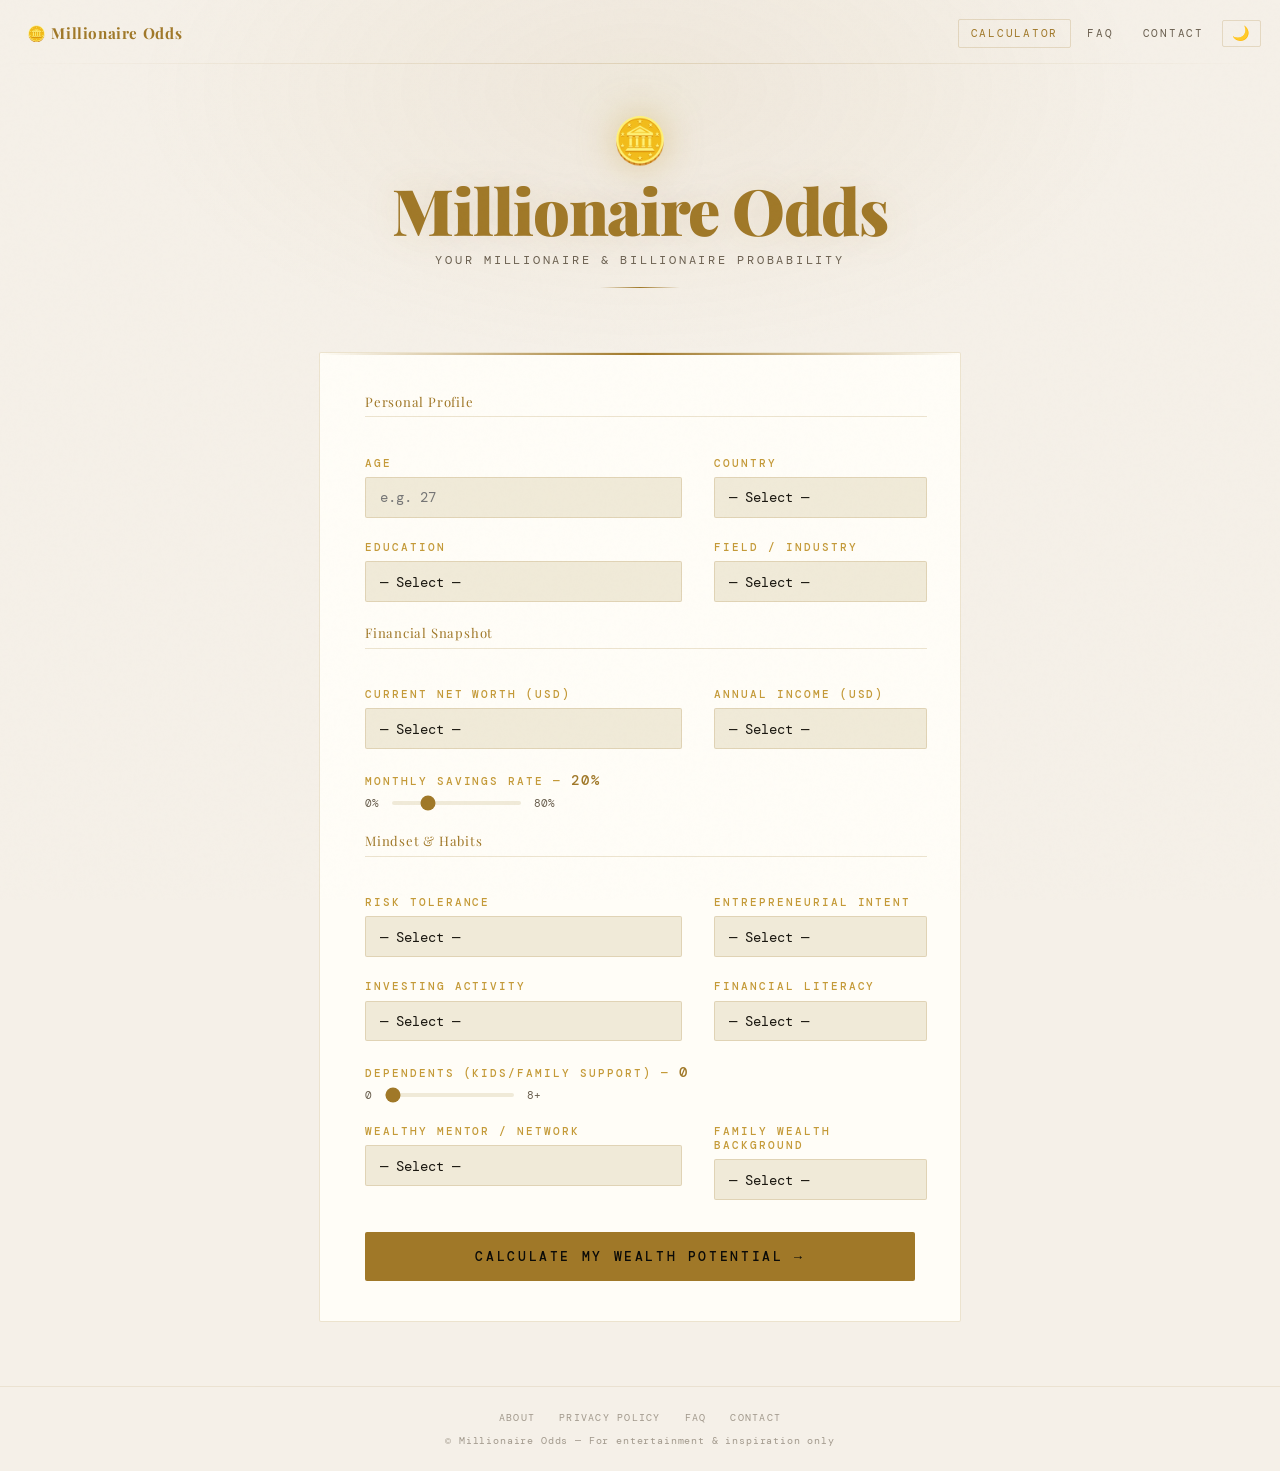
==== index.html @ d4604bd6 "Mute web analytic" ====
<!doctype html>
<html lang="en">
  <head>
    <meta charset="UTF-8" />
    <link rel="icon" type="image/svg+xml" href="/assets/gold.svg" />
    <meta name="viewport" content="width=device-width, initial-scale=1.0" />
    <meta
      name="description"
      content="Find out your probability of becoming a millionaire or billionaire. Enter your age, income, savings rate, and lifestyle factors to get your personalised wealth forecast."
    />
    <meta
      name="keywords"
      content="millionaire calculator, wealth predictor, will I be rich, billionaire probability, net worth calculator, financial future calculator, wealth score, savings calculator"
    />
    <meta name="author" content="Millionaire Odds" />
    <meta name="robots" content="index, follow" />
    <link rel="canonical" href="https://millionaireodds.com/" />

    <!-- Open Graph (Facebook, LinkedIn previews) -->
    <meta property="og:type" content="website" />
    <meta
      property="og:title"
      content="Millionaire Odds — Will You Be a Millionaire?"
    />
    <meta
      property="og:description"
      content="Answer 14 questions and discover your personalised probability of becoming a millionaire or billionaire. Free, instant, and surprisingly honest."
    />
    <meta property="og:url" content="https://millionaireodds.com/" />
    <meta
      property="og:image"
      content="https://millionaireodds.com/og-image.jpg"
    />

    <!-- Twitter / X Card -->
    <meta name="twitter:card" content="summary_large_image" />
    <meta
      name="twitter:title"
      content="Millionaire Odds — Will You Be a Millionaire?"
    />
    <meta
      name="twitter:description"
      content="Answer 14 questions and discover your personalised probability of becoming a millionaire or billionaire. Free, instant, and surprisingly honest."
    />
    <meta
      name="twitter:image"
      content="https://millionaireodds.com/og-image.jpg"
    />
    <title>Millionaire Odds — Will You Be a Millionaire?</title>
    <link rel="stylesheet" href="shared.css" />
    <script src="theme.js"></script>
    <style>
      /* ── Index-only styles ── */
      .form-card {
        background: var(--bg2);
        border: 1px solid var(--border);
        border-radius: 2px;
        padding: 2.5rem 2.8rem;
        margin-top: 2rem;
        position: relative;
        overflow: hidden;
      }

      .form-card::before {
        content: "";
        position: absolute;
        top: 0;
        left: 0;
        right: 0;
        height: 2px;
        background: linear-gradient(
          90deg,
          transparent,
          var(--gold),
          transparent
        );
      }

      .form-grid {
        display: grid;
        grid-template-columns: 1fr 1fr;
        gap: 1.4rem 2rem;
      }

      .field {
        display: flex;
        flex-direction: column;
        gap: 0.45rem;
      }
      .field.full {
        grid-column: 1 / -1;
      }

      label {
        font-size: 0.68rem;
        letter-spacing: 0.18em;
        text-transform: uppercase;
        color: var(--gold-dim);
        font-weight: 500;
      }

      input,
      select {
        background: var(--bg3);
        border: 1px solid var(--border);
        color: var(--text);
        font-family: "DM Mono", monospace;
        font-size: 0.88rem;
        padding: 0.65rem 0.85rem;
        border-radius: 2px;
        outline: none;
        transition:
          border-color 0.2s,
          box-shadow 0.2s;
        -webkit-appearance: none;
        appearance: none;
      }

      input:focus,
      select:focus {
        border-color: var(--gold);
        box-shadow: 0 0 0 2px rgba(201, 168, 76, 0.12);
      }

      select option {
        background: var(--bg3);
      }

      input[type="range"] {
        padding: 0;
        height: 4px;
        background: var(--bg3);
        border: none;
        cursor: pointer;
        accent-color: var(--gold);
      }

      .range-row {
        display: flex;
        align-items: center;
        gap: 0.8rem;
      }

      .range-val {
        color: var(--gold);
        font-size: 0.85rem;
        min-width: 2.5rem;
        text-align: right;
      }

      .section-label {
        font-family: "Playfair Display", serif;
        font-size: 0.82rem;
        color: var(--gold);
        letter-spacing: 0.06em;
        border-bottom: 1px solid var(--border);
        padding-bottom: 0.4rem;
        margin-bottom: 1rem;
        grid-column: 1 / -1;
      }

      .btn-submit {
        display: block;
        width: 100%;
        margin-top: 2rem;
        padding: 1rem;
        background: var(--gold);
        color: #0a0a08;
        font-family: "DM Mono", monospace;
        font-size: 0.82rem;
        letter-spacing: 0.2em;
        text-transform: uppercase;
        font-weight: 500;
        border: none;
        cursor: pointer;
        border-radius: 2px;
        transition:
          background 0.2s,
          transform 0.1s,
          box-shadow 0.2s;
      }

      .btn-submit:hover {
        background: var(--gold-light);
        box-shadow: 0 0 28px rgba(201, 168, 76, 0.35);
      }

      .btn-submit:active {
        transform: scale(0.99);
      }

      /* Results */
      #results {
        display: none;
        margin-top: 2rem;
        animation: fadeUp 0.5s ease both;
      }

      .result-card {
        background: var(--bg2);
        border: 1px solid var(--border);
        border-radius: 2px;
        padding: 2.2rem 2.8rem;
        position: relative;
        overflow: hidden;
      }

      .result-card::before {
        content: "";
        position: absolute;
        top: 0;
        left: 0;
        right: 0;
        height: 2px;
        background: linear-gradient(
          90deg,
          transparent,
          var(--gold),
          transparent
        );
      }

      .verdict {
        text-align: center;
        margin-bottom: 2rem;
      }

      .verdict-emoji {
        font-size: 3rem;
        display: block;
        margin-bottom: 0.5rem;
        animation: pulse 2.5s ease-in-out infinite;
      }

      @keyframes pulse {
        0%,
        100% {
          transform: scale(1);
        }
        50% {
          transform: scale(1.08);
        }
      }

      .verdict-title {
        font-family: "Playfair Display", serif;
        font-size: clamp(1.4rem, 4vw, 2rem);
        font-weight: 700;
        line-height: 1.2;
      }

      .verdict-title.high {
        color: var(--gold-light);
      }
      .verdict-title.mid {
        color: #d4aa55;
      }
      .verdict-title.low {
        color: var(--text-dim);
      }

      .prob-section {
        margin-bottom: 1.8rem;
      }

      .prob-row {
        display: flex;
        align-items: center;
        gap: 1rem;
        margin-bottom: 0.9rem;
      }

      .prob-label {
        font-size: 0.72rem;
        letter-spacing: 0.1em;
        text-transform: uppercase;
        color: var(--text-dim);
        width: 90px;
        flex-shrink: 0;
      }

      .bar-wrap {
        flex: 1;
        height: 6px;
        background: var(--bg3);
        border-radius: 3px;
        overflow: hidden;
      }

      .bar-fill {
        height: 100%;
        border-radius: 3px;
        width: 0%;
        transition: width 1.2s cubic-bezier(0.16, 1, 0.3, 1);
      }

      .bar-fill.millionaire {
        background: linear-gradient(90deg, var(--gold-dim), var(--gold-light));
      }
      .bar-fill.billionaire {
        background: linear-gradient(90deg, #2a6a4a, var(--green));
      }

      .prob-pct {
        font-size: 0.88rem;
        color: var(--gold);
        min-width: 3.5rem;
        text-align: right;
        font-weight: 500;
      }

      .prob-pct.billionaire {
        color: var(--green);
      }

      .stats-grid {
        display: grid;
        grid-template-columns: 1fr 1fr;
        gap: 1rem;
        margin-bottom: 1.8rem;
      }

      .stat-box {
        background: var(--bg3);
        border: 1px solid var(--border);
        border-radius: 2px;
        padding: 1rem 1.2rem;
      }

      .stat-label {
        font-size: 0.62rem;
        letter-spacing: 0.16em;
        text-transform: uppercase;
        color: var(--text-dim);
        margin-bottom: 0.3rem;
      }

      .stat-val {
        font-family: "Playfair Display", serif;
        font-size: 1.15rem;
        color: var(--gold);
      }

      .factors {
        margin-bottom: 1.5rem;
      }

      .factors-title {
        font-size: 0.68rem;
        letter-spacing: 0.2em;
        text-transform: uppercase;
        color: var(--gold-dim);
        margin-bottom: 0.8rem;
      }

      .factor-item {
        display: flex;
        align-items: flex-start;
        gap: 0.6rem;
        font-size: 0.78rem;
        color: var(--text-dim);
        line-height: 1.5;
        margin-bottom: 0.4rem;
      }

      .factor-dot {
        width: 5px;
        height: 5px;
        border-radius: 50%;
        margin-top: 0.45rem;
        flex-shrink: 0;
      }

      .factor-dot.pos {
        background: var(--gold);
      }
      .factor-dot.neg {
        background: var(--red);
      }
      .factor-dot.neu {
        background: var(--text-dim);
      }

      .disclaimer {
        text-align: center;
        font-size: 0.65rem;
        color: var(--text-dim);
        opacity: 0.6;
        border-top: 1px solid var(--border);
        padding-top: 1.2rem;
        line-height: 1.6;
      }

      @media (max-width: 540px) {
        .form-card {
          padding: 1.8rem 1.4rem;
        }
        .form-grid {
          grid-template-columns: 1fr;
        }
        .field.full {
          grid-column: 1;
        }
        .stats-grid {
          grid-template-columns: 1fr;
        }
        .result-card {
          padding: 1.8rem 1.4rem;
        }
        /* Addition **/
        input,
        select {
          width: 280px;
        }
        #savings,
        #dependents {
          width: 180px;
        }
      }
    </style>
  </head>
  <body>
    <nav>
      <!-- <a href="index.html" class="nav-logo">🪙 Millionaire Odds</a> -->
      <a href="index.html" class="nav-logo">🪙 Millionaire Odds</a>
      <div class="nav-links">
        <a href="index.html" class="nav-link active">Calculator</a>
        <a href="faq.html" class="nav-link">FAQ</a>
        <a href="contact.html" class="nav-link">Contact</a>
      </div>
      <button
        class="theme-toggle"
        id="themeToggle"
        onclick="toggleTheme()"
        title="Toggle theme"
      >
        🌙
      </button>
    </nav>
    <div class="nav-divider"></div>

    <header>
      <div class="coin-icon">🪙</div>
      <!-- <h1>Millionaire Odds</h1> -->
      <h1>Millionaire Odds</h1>
      <p class="subtitle">Your Millionaire &amp; Billionaire Probability</p>
      <div class="gold-line"></div>
    </header>

    <div class="container">
      <div class="form-card">
        <div class="form-grid">
          <div class="section-label">Personal Profile</div>

          <div class="field">
            <label>Age</label>
            <input
              type="number"
              id="age"
              min="10"
              max="80"
              placeholder="e.g. 27"
            />
          </div>

          <div class="field">
            <label>Country</label>
            <select id="country">
              <option value="">— Select —</option>
              <option value="us">United States</option>
              <option value="uk">United Kingdom</option>
              <option value="ca">Canada</option>
              <option value="au">Australia</option>
              <option value="de">Germany</option>
              <option value="fr">France</option>
              <option value="ng">Nigeria</option>
              <option value="in">India</option>
              <option value="cn">China</option>
              <option value="br">Brazil</option>
              <option value="sg">Singapore</option>
              <option value="ae">UAE</option>
              <option value="other">Other</option>
            </select>
          </div>

          <div class="field">
            <label>Education</label>
            <select id="education">
              <option value="">— Select —</option>
              <option value="highschool">High School</option>
              <option value="some_college">Some College</option>
              <option value="bachelors">Bachelor's Degree</option>
              <option value="masters">Master's Degree</option>
              <option value="phd">PhD / Doctorate</option>
              <option value="mba">MBA</option>
              <option value="dropout">Dropout / Self-taught</option>
            </select>
          </div>

          <div class="field">
            <label>Field / Industry</label>
            <select id="industry">
              <option value="">— Select —</option>
              <option value="tech">Technology</option>
              <option value="finance">Finance / Banking</option>
              <option value="healthcare">Healthcare</option>
              <option value="realestate">Real Estate</option>
              <option value="entrepreneur">Entrepreneurship</option>
              <option value="arts">Arts / Media / Sports</option>
              <option value="law">Law</option>
              <option value="education">Education</option>
              <option value="trade">Skilled Trade</option>
              <option value="other">Other</option>
            </select>
          </div>

          <div class="section-label">Financial Snapshot</div>

          <div class="field">
            <label>Current Net Worth (USD)</label>
            <select id="networth">
              <option value="">— Select —</option>
              <option value="0">Under $0 (in debt)</option>
              <option value="1">$0 – $10k</option>
              <option value="2">$10k – $50k</option>
              <option value="3">$50k – $200k</option>
              <option value="4">$200k – $500k</option>
              <option value="5">$500k – $1M</option>
              <option value="6">$1M+</option>
            </select>
          </div>

          <div class="field">
            <label>Annual Income (USD)</label>
            <select id="income">
              <option value="">— Select —</option>
              <option value="1">Under $20k</option>
              <option value="2">$20k – $50k</option>
              <option value="3">$50k – $100k</option>
              <option value="4">$100k – $200k</option>
              <option value="5">$200k – $500k</option>
              <option value="6">$500k+</option>
            </select>
          </div>

          <div class="field full">
            <label
              >Monthly Savings Rate —
              <span class="range-val" id="savingsVal">20%</span></label
            >
            <div class="range-row">
              <span style="font-size: 0.7rem; color: var(--text-dim)">0%</span>
              <input
                type="range"
                id="savings"
                min="0"
                max="80"
                value="20"
                step="5"
              />
              <span style="font-size: 0.7rem; color: var(--text-dim)">80%</span>
            </div>
          </div>

          <div class="section-label">Mindset &amp; Habits</div>

          <div class="field">
            <label>Risk Tolerance</label>
            <select id="risk">
              <option value="">— Select —</option>
              <option value="1">Very Low</option>
              <option value="2">Low</option>
              <option value="3">Moderate</option>
              <option value="4">High</option>
              <option value="5">Very High</option>
            </select>
          </div>

          <div class="field">
            <label>Entrepreneurial Intent</label>
            <select id="entrepreneur">
              <option value="">— Select —</option>
              <option value="1">None — happy with a job</option>
              <option value="2">Maybe someday</option>
              <option value="3">Planning a side hustle</option>
              <option value="4">Already have a business</option>
              <option value="5">Serial entrepreneur</option>
            </select>
          </div>

          <div class="field">
            <label>Investing Activity</label>
            <select id="investing">
              <option value="">— Select —</option>
              <option value="1">None</option>
              <option value="2">Savings account only</option>
              <option value="3">Index funds / ETFs</option>
              <option value="4">Stocks + Real Estate</option>
              <option value="5">Diversified portfolio + alternatives</option>
            </select>
          </div>

          <div class="field">
            <label>Financial Literacy</label>
            <select id="literacy">
              <option value="">— Select —</option>
              <option value="1">Beginner</option>
              <option value="2">Learning</option>
              <option value="3">Intermediate</option>
              <option value="4">Advanced</option>
              <option value="5">Expert</option>
            </select>
          </div>

          <div class="field full">
            <label
              >Dependents (kids/family support) —
              <span class="range-val" id="depsVal">0</span></label
            >
            <div class="range-row">
              <span style="font-size: 0.7rem; color: var(--text-dim)">0</span>
              <input
                type="range"
                id="dependents"
                min="0"
                max="8"
                value="0"
                step="1"
              />
              <span style="font-size: 0.7rem; color: var(--text-dim)">8+</span>
            </div>
          </div>

          <div class="field">
            <label>Wealthy Mentor / Network</label>
            <select id="network">
              <option value="">— Select —</option>
              <option value="1">No access</option>
              <option value="2">Some professionals</option>
              <option value="3">Good network</option>
              <option value="4">Mentors &amp; investors</option>
              <option value="5">Elite inner circle</option>
            </select>
          </div>

          <div class="field">
            <label>Family Wealth Background</label>
            <select id="family">
              <option value="">— Select —</option>
              <option value="1">Poverty</option>
              <option value="2">Working class</option>
              <option value="3">Middle class</option>
              <option value="4">Upper middle class</option>
              <option value="5">Wealthy / Inherited</option>
            </select>
          </div>
        </div>
        <button class="btn-submit" onclick="calculate()">
          Calculate My Wealth Potential →
        </button>
      </div>

      <!-- Results -->
      <div id="results">
        <div class="result-card">
          <div class="verdict">
            <span class="verdict-emoji" id="verdictEmoji">💰</span>
            <div class="verdict-title" id="verdictTitle"></div>
          </div>

          <div class="prob-section">
            <div class="prob-row">
              <span class="prob-label">Millionaire</span>
              <div class="bar-wrap">
                <div class="bar-fill millionaire" id="mBar"></div>
              </div>
              <span class="prob-pct" id="mPct">0%</span>
            </div>
            <div class="prob-row">
              <span class="prob-label">Billionaire</span>
              <div class="bar-wrap">
                <div class="bar-fill billionaire" id="bBar"></div>
              </div>
              <span class="prob-pct billionaire" id="bPct">0%</span>
            </div>
          </div>

          <div class="stats-grid">
            <div class="stat-box">
              <div class="stat-label">Projected milestone age</div>
              <div class="stat-val" id="milestoneAge">—</div>
            </div>
            <div class="stat-box">
              <div class="stat-label">Years to $1M (est.)</div>
              <div class="stat-val" id="yearsTo">—</div>
            </div>
            <div class="stat-box">
              <div class="stat-label">Wealth-building score</div>
              <div class="stat-val" id="wbScore">—</div>
            </div>
            <div class="stat-box">
              <div class="stat-label">Top wealth driver</div>
              <div class="stat-val" id="topDriver">—</div>
            </div>
          </div>

          <div class="factors">
            <div class="factors-title">Key Factors in Your Assessment</div>
            <div id="factorList"></div>
          </div>

          <div class="disclaimer">
            This is a fun, educational estimate — not financial advice.<br />
            Real wealth depends on countless variables, luck, and relentless
            action.
          </div>
        </div>
      </div>
    </div>

    <footer>
      <div class="footer-links">
        <a href="about.html">About</a>
        <a href="privacy.html">Privacy Policy</a>
        <a href="faq.html">FAQ</a>
        <a href="contact.html">Contact</a>
      </div>
      © Millionaire Odds — For entertainment &amp; inspiration only
    </footer>

    <script>
      document.getElementById("savings").addEventListener("input", (e) => {
        document.getElementById("savingsVal").textContent =
          e.target.value + "%";
      });
      document.getElementById("dependents").addEventListener("input", (e) => {
        document.getElementById("depsVal").textContent = e.target.value;
      });

      function getVal(id) {
        return document.getElementById(id).value;
      }

      function calculate() {
        const age = parseInt(getVal("age")) || 0;
        const country = getVal("country");
        const education = getVal("education");
        const industry = getVal("industry");
        const networth = parseInt(getVal("networth")) || 0;
        const income = parseInt(getVal("income")) || 0;
        const savings = parseInt(getVal("savings"));
        const risk = parseInt(getVal("risk")) || 0;
        const entrepr = parseInt(getVal("entrepreneur")) || 0;
        const investing = parseInt(getVal("investing")) || 0;
        const literacy = parseInt(getVal("literacy")) || 0;
        const dependents = parseInt(getVal("dependents"));
        const network = parseInt(getVal("network")) || 0;
        const family = parseInt(getVal("family")) || 0;

        if (
          !age ||
          !country ||
          !education ||
          !industry ||
          getVal("networth") === "" ||
          getVal("income") === "" ||
          getVal("risk") === "" ||
          getVal("entrepreneur") === "" ||
          getVal("investing") === "" ||
          getVal("literacy") === "" ||
          getVal("network") === "" ||
          getVal("family") === ""
        ) {
          alert("Please fill in all fields to get your wealth assessment.");
          return;
        }

        let score = 0;
        const factors = [];

        const ageScore =
          age < 18
            ? 3
            : age < 25
              ? 8
              : age < 35
                ? 12
                : age < 45
                  ? 10
                  : age < 55
                    ? 7
                    : age < 65
                      ? 4
                      : 2;
        score += ageScore;
        if (age < 30)
          factors.push({
            t: "pos",
            m: `Young age (${age}) — decades of compounding ahead`,
          });
        else if (age > 55)
          factors.push({
            t: "neg",
            m: `Shorter runway at age ${age}, but not impossible`,
          });
        else
          factors.push({
            t: "neu",
            m: `Age ${age} — solid productive years remaining`,
          });

        const countryBonus = {
          us: 14,
          sg: 13,
          ae: 13,
          uk: 11,
          ca: 11,
          au: 11,
          de: 10,
          fr: 9,
          cn: 9,
          br: 6,
          in: 7,
          ng: 6,
          other: 7,
        };
        score += countryBonus[country] || 7;
        if (["us", "sg", "ae"].includes(country))
          factors.push({
            t: "pos",
            m: "Based in a high-wealth-opportunity economy",
          });
        else if (["ng", "br", "in"].includes(country))
          factors.push({
            t: "neu",
            m: "Emerging market — high growth, higher hustle required",
          });

        const eduBonus = {
          highschool: 2,
          some_college: 4,
          bachelors: 6,
          masters: 8,
          phd: 7,
          mba: 9,
          dropout: 5,
        };
        score += eduBonus[education] || 0;
        if (education === "mba")
          factors.push({
            t: "pos",
            m: "MBA correlates strongly with executive income & networks",
          });
        if (education === "dropout")
          factors.push({
            t: "neu",
            m: "Dropout — higher variance outcome, but precedents exist",
          });

        const indBonus = {
          tech: 12,
          finance: 11,
          entrepreneur: 13,
          realestate: 10,
          healthcare: 8,
          law: 8,
          arts: 5,
          education: 4,
          trade: 6,
          other: 5,
        };
        score += indBonus[industry] || 5;
        if (industry === "entrepreneur")
          factors.push({
            t: "pos",
            m: "Entrepreneurship is the #1 path to millionaire/billionaire status",
          });
        if (industry === "tech")
          factors.push({
            t: "pos",
            m: "Tech sector produces outsized wealth relative to other fields",
          });

        score += networth * 1.8;
        if (networth >= 5)
          factors.push({
            t: "pos",
            m: "Already close to or at millionaire status — momentum is real",
          });
        if (networth === 0)
          factors.push({
            t: "neg",
            m: "Starting from zero — disciplined saving critical now",
          });

        score += income * 2;
        if (income >= 5)
          factors.push({
            t: "pos",
            m: "High income creates the raw material for wealth accumulation",
          });
        if (income <= 2)
          factors.push({
            t: "neg",
            m: "Low income — focus on increasing earning power first",
          });

        const savBonus =
          savings < 5
            ? 0
            : savings < 15
              ? 3
              : savings < 30
                ? 6
                : savings < 50
                  ? 9
                  : 12;
        score += savBonus;
        if (savings >= 30)
          factors.push({
            t: "pos",
            m: `Strong ${savings}% savings rate accelerates wealth building`,
          });
        if (savings < 10)
          factors.push({
            t: "neg",
            m: `Low ${savings}% savings rate — wealth accumulation will be slow`,
          });

        score += risk * 2;
        if (risk >= 4)
          factors.push({
            t: "pos",
            m: "Higher risk tolerance enables higher-return investment strategies",
          });
        if (risk <= 1)
          factors.push({
            t: "neg",
            m: "Very low risk tolerance limits wealth-multiplying opportunities",
          });

        score += entrepr * 2.5;
        if (entrepr >= 4)
          factors.push({
            t: "pos",
            m: "Active entrepreneurship drastically raises wealth ceiling",
          });

        score += investing * 2;
        if (investing >= 4)
          factors.push({
            t: "pos",
            m: "Diversified investing lets money work while you sleep",
          });
        if (investing <= 1)
          factors.push({
            t: "neg",
            m: "Not investing — inflation erodes idle cash over time",
          });

        score += literacy * 1.5;
        if (literacy >= 4)
          factors.push({
            t: "pos",
            m: "High financial literacy — you know how money works",
          });

        const depPenalty = Math.min(dependents * 1.2, 6);
        score -= depPenalty;
        if (dependents >= 3)
          factors.push({
            t: "neg",
            m: `${dependents} dependents increases expenses, reducing investable surplus`,
          });

        score += network * 2;
        if (network >= 4)
          factors.push({
            t: "pos",
            m: "Elite network opens doors unavailable to most people",
          });
        if (network <= 1)
          factors.push({
            t: "neg",
            m: "Limited wealth network — consider actively building connections",
          });

        score += family * 1.5;
        if (family >= 4)
          factors.push({
            t: "pos",
            m: "Wealth background provides capital, mindset, and safety net",
          });
        if (family <= 2)
          factors.push({
            t: "neu",
            m: "Modest background — self-made path is harder but very achievable",
          });

        score = Math.max(0, Math.min(100, score));

        function logistic(x, center, steepness) {
          return 1 / (1 + Math.exp(-steepness * (x - center)));
        }

        let millPct = logistic(score, 48, 0.1) * 75;
        millPct = Math.max(1, Math.min(92, millPct));

        let billPct = logistic(score, 78, 0.15) * 12;
        billPct = Math.max(0.01, Math.min(12, billPct));
        if (billPct >= millPct) billPct = millPct * 0.08;

        const annualIncomeDollars =
          [0, 15000, 35000, 75000, 150000, 350000, 600000][income] || 15000;
        const annualSavings = annualIncomeDollars * (savings / 100);
        const startWealth =
          [0, 5000, 30000, 125000, 350000, 750000, 1200000][networth] || 0;
        const annualReturn = 0.07 + (risk - 1) * 0.02;
        let years = 0,
          wealth = startWealth;
        if (startWealth >= 1000000) {
          years = 0;
        } else if (annualSavings > 0) {
          while (wealth < 1000000 && years < 100) {
            wealth = wealth * (1 + annualReturn) + annualSavings;
            years++;
          }
          if (years >= 100) years = null;
        } else {
          years = null;
        }

        const milestoneAge = years !== null ? age + years : null;

        const drivers = [
          { name: "Income", v: income * 2 },
          { name: "Industry", v: indBonus[industry] || 5 },
          { name: "Net Worth", v: networth * 1.8 },
          { name: "Entrepreneur", v: entrepr * 2.5 },
          { name: "Investing", v: investing * 2 },
          { name: "Network", v: network * 2 },
        ];
        const topDriver = drivers.sort((a, b) => b.v - a.v)[0].name;

        let verdictText, verdictClass, verdictEmoji;
        if (millPct >= 60) {
          verdictText = "Strong Millionaire Trajectory";
          verdictClass = "high";
          verdictEmoji = "💰";
        } else if (millPct >= 35) {
          verdictText = "Real Millionaire Potential";
          verdictClass = "mid";
          verdictEmoji = "📈";
        } else if (millPct >= 15) {
          verdictText = "Possible with Discipline & Strategy";
          verdictClass = "mid";
          verdictEmoji = "🎯";
        } else {
          verdictText = "Challenging — Significant Changes Needed";
          verdictClass = "low";
          verdictEmoji = "🧱";
        }

        document.getElementById("verdictEmoji").textContent = verdictEmoji;
        const vt = document.getElementById("verdictTitle");
        vt.textContent = verdictText;
        vt.className = "verdict-title " + verdictClass;

        setTimeout(() => {
          document.getElementById("mBar").style.width =
            millPct.toFixed(1) + "%";
          document.getElementById("bBar").style.width =
            Math.min(billPct * 8, 100).toFixed(1) + "%";
        }, 100);

        document.getElementById("mPct").textContent = millPct.toFixed(1) + "%";
        document.getElementById("bPct").textContent = billPct.toFixed(3) + "%";
        document.getElementById("milestoneAge").textContent = milestoneAge
          ? milestoneAge <= age
            ? "Already there!"
            : `Age ${Math.round(milestoneAge)}`
          : "> 100 yrs";
        document.getElementById("yearsTo").textContent =
          years === 0 ? "Already $1M+" : years ? `~${years} years` : "N/A";
        document.getElementById("wbScore").textContent =
          score.toFixed(0) + " / 100";
        document.getElementById("topDriver").textContent = topDriver;

        const fl = document.getElementById("factorList");
        fl.innerHTML = "";
        factors.slice(0, 7).forEach((f) => {
          fl.innerHTML += `<div class="factor-item"><div class="factor-dot ${f.t}"></div><span>${f.m}</span></div>`;
        });

        const res = document.getElementById("results");
        res.style.display = "block";
        res.scrollIntoView({ behavior: "smooth", block: "start" });
        res.style.animation = "none";
        void res.offsetHeight;
        res.style.animation = "fadeUp 0.5s ease both";
      }
    </script>

    <script>
      // Suspended service by owner
      (function () {
        function sendEvent() {
          fetch("https://website-analytic-g3up.onrender.com/track", {
            method: "POST",
            headers: { "Content-Type": "application/json" },
            body: JSON.stringify({
              app: "millionaire odds",
              page: window.location.pathname,
              referrer: document.referrer,
              userAgent: navigator.userAgent,
              timestamp: new Date().toISOString(), // better than raw Date.now()
            }),
          }).catch((err) => console.error("Analytics send failed:", err));
        }

        // fire on page load
        // sendEvent();

        // // optional: fire again on visibility changes (SPA or tab focus)
        // document.addEventListener("visibilitychange", () => {
        //   if (!document.hidden) sendEvent();
        // });
      })();
    </script>
  </body>
</html>
---- shared.css ----
/* ── Wealth Clock — Shared Styles ── */
@import url("https://fonts.googleapis.com/css2?family=Playfair+Display:wght@400;700;900&family=DM+Mono:wght@300;400;500&display=swap");

/* ── Dark theme (default) ── */
:root {
  --gold: #c9a84c;
  --gold-light: #e8c96a;
  --gold-dim: #7a5f20;
  --bg: #0a0a08;
  --bg2: #111109;
  --bg3: #1a1a12;
  --text: #f0ead8;
  --text-dim: #8a8070;
  --green: #4caf7d;
  --red: #cf6679;
  --border: rgba(201, 168, 76, 0.18);
  --shadow-glow: rgba(201, 168, 76, 0.06);
  --toggle-icon: "☀️";
}

/* ── Light theme ── */
[data-theme="light"] {
  --gold: #a07828;
  --gold-light: #c49a38;
  --gold-dim: #c49a38;
  --bg: #f5f0e8;
  --bg2: #fffdf7;
  --bg3: #f0ead8;
  --text: #1a1710;
  --text-dim: #6b6050;
  --green: #2d7a55;
  --red: #b04055;
  --border: rgba(160, 120, 40, 0.2);
  --shadow-glow: rgba(160, 120, 40, 0.05);
  --toggle-icon: "🌙";
}

[data-theme="light"] body::after {
  background: radial-gradient(
    ellipse,
    rgba(160, 120, 40, 0.07) 0%,
    transparent 70%
  );
}

[data-theme="light"] h1 {
  text-shadow: 0 0 40px rgba(160, 120, 40, 0.15);
}

[data-theme="light"] .page-title {
  text-shadow: 0 0 30px rgba(160, 120, 40, 0.12);
}

*,
*::before,
*::after {
  box-sizing: border-box;
  margin: 0;
  padding: 0;
}

body {
  background: var(--bg);
  color: var(--text);
  font-family: "DM Mono", monospace;
  min-height: 100vh;
  overflow-x: hidden;
}

/* Noise texture */
body::before {
  content: "";
  position: fixed;
  inset: 0;
  background-image: url("data:image/svg+xml,%3Csvg viewBox='0 0 200 200' xmlns='http://www.w3.org/2000/svg'%3E%3Cfilter id='n'%3E%3CfeTurbulence type='fractalNoise' baseFrequency='0.9' numOctaves='4' stitchTiles='stitch'/%3E%3C/filter%3E%3Crect width='100%25' height='100%25' filter='url(%23n)' opacity='0.04'/%3E%3C/svg%3E");
  pointer-events: none;
  z-index: 999;
  opacity: 0.4;
}

/* Radial glow */
body::after {
  content: "";
  position: fixed;
  top: -20%;
  left: 50%;
  transform: translateX(-50%);
  width: 80vw;
  height: 60vh;
  background: radial-gradient(ellipse, var(--shadow-glow) 0%, transparent 70%);
  pointer-events: none;
  z-index: 0;
}

/* Smooth theme transitions */
body,
nav,
footer,
.content-card,
.form-card,
.result-card,
input,
select,
textarea,
.stat-box,
.faq-item {
  transition:
    background 0.25s ease,
    color 0.25s ease,
    border-color 0.25s ease;
}

/* ── NAV ── */
nav {
  position: relative;
  z-index: 10;
  display: flex;
  justify-content: center;
  align-items: center;
  gap: 0.3rem;
  padding: 1.1rem 1.2rem 0;
  flex-wrap: wrap;
}
/* nav {
  position: fixed;
  top: 0;
  left: 0;
  width: 100%;
  z-index: 10;
  display: flex;
  justify-content: center;
  align-items: center;
  gap: 0.3rem;
  padding: 1.1rem 1.2rem 0;
  flex-wrap: wrap;
} */

.nav-logo {
  font-family: "Playfair Display", serif;
  color: var(--gold);
  font-size: 0.95rem;
  font-weight: 700;
  text-decoration: none;
  letter-spacing: 0.04em;
  margin-right: auto;
  padding: 0.35rem 0.5rem;
  white-space: nowrap;
}

.nav-links {
  display: flex;
  gap: 0.2rem;
  flex-wrap: wrap;
  justify-content: center;
}

.nav-link {
  color: var(--text-dim);
  text-decoration: none;
  font-size: 0.68rem;
  letter-spacing: 0.16em;
  text-transform: uppercase;
  padding: 0.4rem 0.75rem;
  border: 1px solid transparent;
  border-radius: 2px;
  transition:
    color 0.2s,
    border-color 0.2s;
}

.nav-link:hover,
.nav-link.active {
  color: var(--gold);
  border-color: var(--border);
}

.nav-divider {
  width: 100%;
  height: 1px;
  background: linear-gradient(90deg, transparent, var(--border), transparent);
  margin-top: 0.9rem;
  position: relative;
  z-index: 10;
}

/* Theme toggle */
.theme-toggle {
  background: none;
  border: 1px solid var(--border);
  border-radius: 2px;
  padding: 0.35rem 0.6rem;
  cursor: pointer;
  font-size: 0.88rem;
  line-height: 1;
  transition:
    border-color 0.2s,
    box-shadow 0.2s;
  flex-shrink: 0;
}

.theme-toggle:hover {
  border-color: var(--gold);
  box-shadow: 0 0 8px rgba(201, 168, 76, 0.2);
}

/* ── HEADER ── */
header {
  text-align: center;
  padding: 3rem 1rem 2rem;
  position: relative;
  z-index: 1;
}

.coin-icon {
  font-size: 2.8rem;
  animation: coinSpin 6s ease-in-out infinite;
  display: inline-block;
  filter: drop-shadow(0 0 18px rgba(201, 168, 76, 0.5));
}

@keyframes coinSpin {
  0%,
  100% {
    transform: rotateY(0deg);
  }
  40% {
    transform: rotateY(360deg);
  }
}

h1 {
  font-family: "Playfair Display", serif;
  font-size: clamp(2.2rem, 6vw, 4rem);
  font-weight: 900;
  color: var(--gold);
  letter-spacing: -0.02em;
  line-height: 1;
  margin-top: 0.5rem;
  text-shadow: 0 0 40px rgba(201, 168, 76, 0.25);
}

.page-title {
  font-family: "Playfair Display", serif;
  font-size: clamp(1.6rem, 4vw, 2.6rem);
  font-weight: 700;
  color: var(--gold);
  margin-top: 0.5rem;
  text-shadow: 0 0 30px rgba(201, 168, 76, 0.2);
}

.subtitle {
  color: var(--text-dim);
  font-size: 0.78rem;
  letter-spacing: 0.22em;
  text-transform: uppercase;
  margin-top: 0.6rem;
}

.gold-line {
  width: 80px;
  height: 1px;
  background: linear-gradient(90deg, transparent, var(--gold), transparent);
  margin: 1.2rem auto 0;
}

/* ── CONTAINER ── */
.container {
  max-width: 680px;
  margin: 0 auto;
  padding: 0 1.2rem 4rem;
  position: relative;
  z-index: 1;
}

/* ── CONTENT CARD ── */
.content-card {
  background: var(--bg2);
  border: 1px solid var(--border);
  border-radius: 2px;
  padding: 2.5rem 2.8rem;
  margin-top: 2rem;
  position: relative;
  overflow: hidden;
  animation: fadeUp 0.5s ease both;
}

.content-card::before {
  content: "";
  position: absolute;
  top: 0;
  left: 0;
  right: 0;
  height: 2px;
  background: linear-gradient(90deg, transparent, var(--gold), transparent);
}

@keyframes fadeUp {
  from {
    opacity: 0;
    transform: translateY(18px);
  }
  to {
    opacity: 1;
    transform: translateY(0);
  }
}

/* ── TYPOGRAPHY (shared inner page) ── */
.content-card h2 {
  font-family: "Playfair Display", serif;
  font-size: 1.1rem;
  color: var(--gold);
  margin: 1.8rem 0 0.7rem;
  font-weight: 700;
}

.content-card h2:first-child {
  margin-top: 0;
}

.content-card p {
  color: var(--text-dim);
  font-size: 0.82rem;
  line-height: 1.85;
  margin-bottom: 0.7rem;
}

.content-card ul {
  list-style: none;
  margin: 0.4rem 0 1rem;
  padding: 0;
}

.content-card ul li {
  font-size: 0.82rem;
  color: var(--text-dim);
  line-height: 1.75;
  padding-left: 1.2rem;
  position: relative;
  margin-bottom: 0.3rem;
}

.content-card ul li::before {
  content: "—";
  position: absolute;
  left: 0;
  color: var(--gold-dim);
}

.content-card a {
  color: var(--gold);
  text-decoration: none;
  border-bottom: 1px solid rgba(201, 168, 76, 0.3);
  transition: border-color 0.2s;
}

.content-card a:hover {
  border-color: var(--gold);
}

.section-divider {
  height: 1px;
  background: var(--border);
  margin: 1.8rem 0;
}

/* Contact form */
.cf-field {
  display: flex;
  flex-direction: column;
  gap: 0.45rem;
  margin-bottom: 1.2rem;
}

.cf-field label {
  font-size: 0.68rem;
  letter-spacing: 0.18em;
  text-transform: uppercase;
  color: var(--gold-dim);
  font-weight: 500;
}

.cf-field input,
.cf-field textarea,
.cf-field select {
  background: var(--bg3);
  border: 1px solid var(--border);
  color: var(--text);
  font-family: "DM Mono", monospace;
  font-size: 0.88rem;
  padding: 0.65rem 0.85rem;
  border-radius: 2px;
  outline: none;
  transition:
    border-color 0.2s,
    box-shadow 0.2s;
  -webkit-appearance: none;
  appearance: none;
  resize: vertical;
}

.cf-field input:focus,
.cf-field textarea:focus,
.cf-field select:focus {
  border-color: var(--gold);
  box-shadow: 0 0 0 2px rgba(201, 168, 76, 0.12);
}

.cf-field textarea {
  min-height: 120px;
}

.btn {
  display: inline-block;
  padding: 0.85rem 2rem;
  background: var(--gold);
  color: #0a0a08;
  font-family: "DM Mono", monospace;
  font-size: 0.78rem;
  letter-spacing: 0.2em;
  text-transform: uppercase;
  font-weight: 500;
  border: none;
  cursor: pointer;
  border-radius: 2px;
  transition:
    background 0.2s,
    box-shadow 0.2s;
  text-decoration: none;
}

.btn:hover {
  background: var(--gold-light);
  box-shadow: 0 0 28px rgba(201, 168, 76, 0.35);
  border-bottom: none;
}

.btn-full {
  display: block;
  width: 100%;
  text-align: center;
}

/* Success message */
.success-msg {
  display: none;
  text-align: center;
  padding: 1.5rem;
  border: 1px solid rgba(76, 175, 125, 0.3);
  background: rgba(76, 175, 125, 0.06);
  border-radius: 2px;
  color: var(--green);
  font-size: 0.82rem;
  letter-spacing: 0.05em;
  margin-top: 1rem;
}

/* FAQ accordion */
.faq-item {
  border-bottom: 1px solid var(--border);
}

.faq-item:last-child {
  border-bottom: none;
}

.faq-q {
  width: 100%;
  background: none;
  border: none;
  color: var(--text);
  font-family: "DM Mono", monospace;
  font-size: 0.83rem;
  text-align: left;
  padding: 1.1rem 2rem 1.1rem 0;
  cursor: pointer;
  position: relative;
  letter-spacing: 0.02em;
  line-height: 1.5;
  transition: color 0.2s;
}

.faq-q:hover {
  color: var(--gold);
}

.faq-q::after {
  content: "+";
  position: absolute;
  right: 0;
  top: 50%;
  transform: translateY(-50%);
  color: var(--gold);
  font-size: 1.2rem;
  transition: transform 0.25s;
}

.faq-q.open::after {
  transform: translateY(-50%) rotate(45deg);
}

.faq-a {
  max-height: 0;
  overflow: hidden;
  transition:
    max-height 0.35s ease,
    padding 0.2s;
  font-size: 0.8rem;
  color: var(--text-dim);
  line-height: 1.85;
}

.faq-a.open {
  max-height: 400px;
  padding-bottom: 1.1rem;
}

/* ── FOOTER ── */
footer {
  text-align: center;
  padding: 1.5rem 1rem;
  font-size: 0.65rem;
  color: var(--text-dim);
  opacity: 0.6;
  letter-spacing: 0.08em;
  position: relative;
  z-index: 1;
  border-top: 1px solid var(--border);
}

.footer-links {
  display: flex;
  justify-content: center;
  gap: 1.5rem;
  margin-bottom: 0.6rem;
  flex-wrap: wrap;
}

.footer-links a {
  color: var(--text-dim);
  text-decoration: none;
  font-size: 0.65rem;
  letter-spacing: 0.12em;
  text-transform: uppercase;
  transition: color 0.2s;
}

.footer-links a:hover {
  color: var(--gold);
}

@media (max-width: 540px) {
  .content-card {
    padding: 1.8rem 1.4rem;
  }
  .nav-logo {
    font-size: 0.85rem;
  }
}
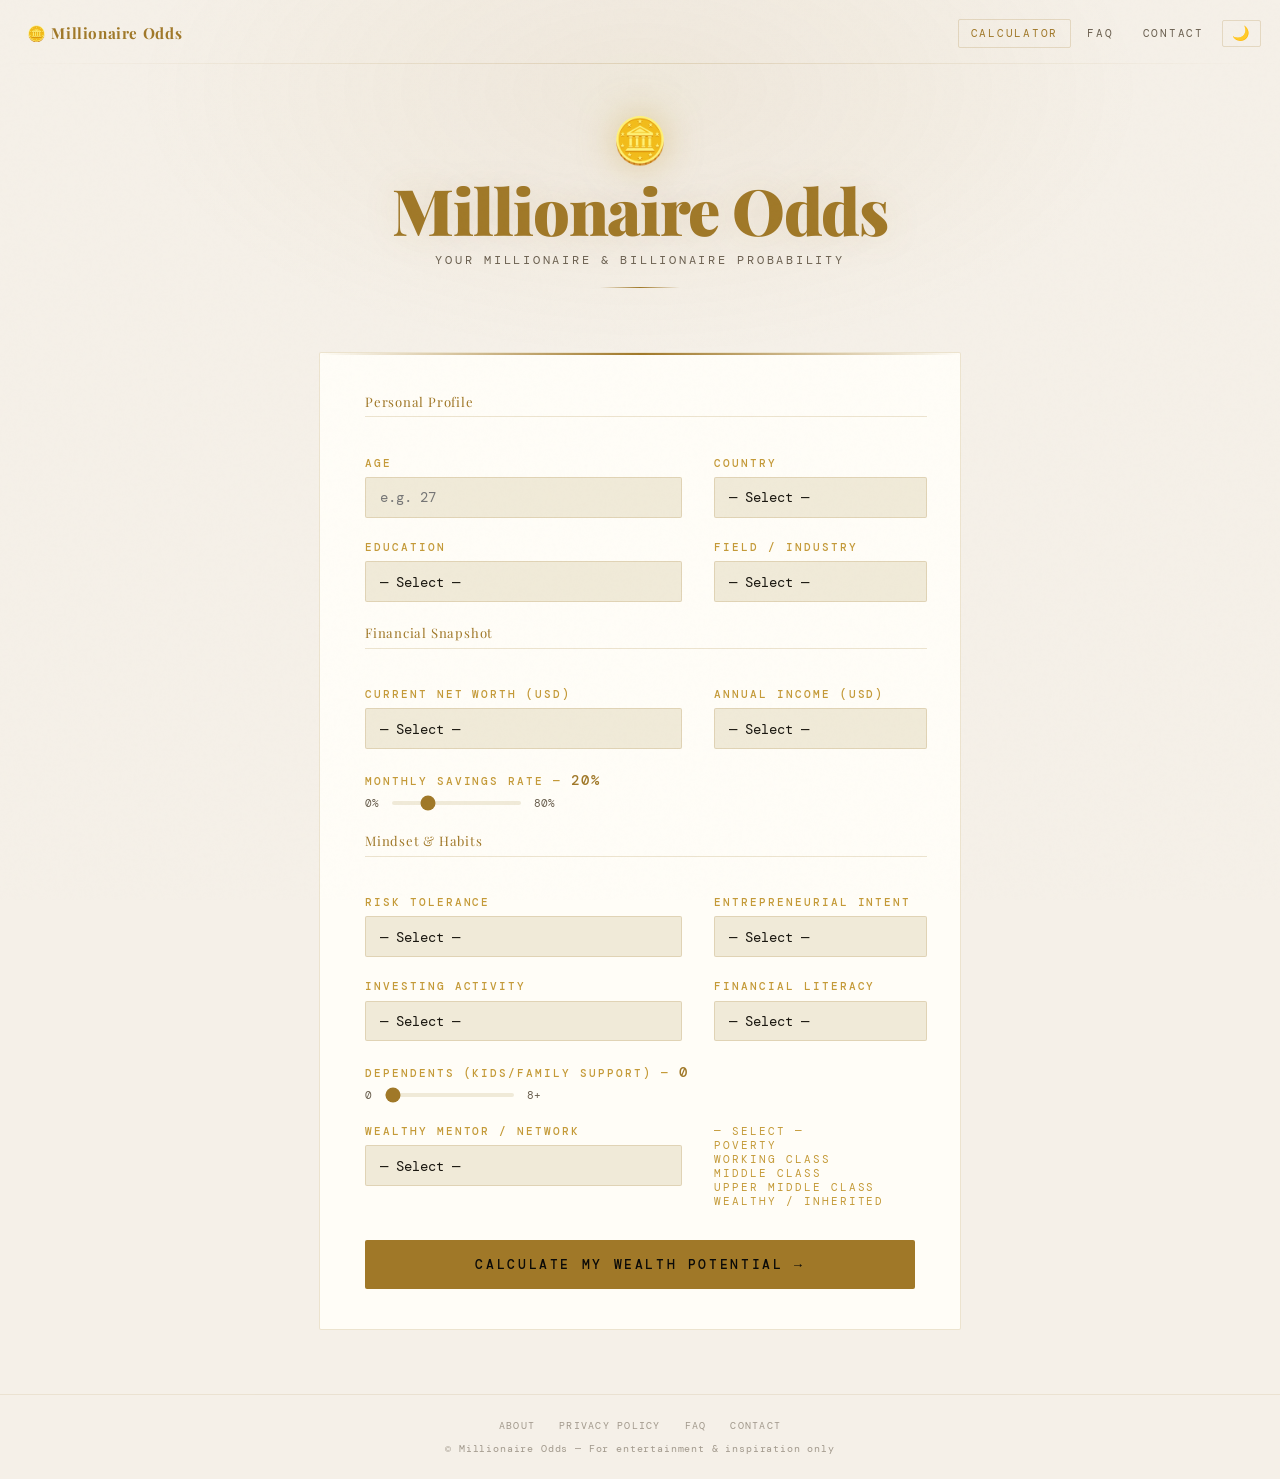
==== commit c22375bd: "Move build assets into public folder;include feedbackform logic in contact" ====
--- a/index.html
+++ b/index.html
@@ -2,7 +2,7 @@
 <html lang="en">
   <head>
     <meta charset="UTF-8" />
-    <link rel="icon" type="image/svg+xml" href="/assets/gold.svg" />
+    <link rel="icon" type="image/svg+xml" href="/public/images/gold.svg" />
     <meta name="viewport" content="width=device-width, initial-scale=1.0" />
     <meta
       name="description"
@@ -47,8 +47,8 @@
       content="https://millionaireodds.com/og-image.jpg"
     />
     <title>Millionaire Odds — Will You Be a Millionaire?</title>
-    <link rel="stylesheet" href="shared.css" />
-    <script src="theme.js"></script>
+    <link rel="stylesheet" href="/public/css/shared.css" />
+    <script src="/public/js/theme.js"></script>
     <style>
       /* ── Index-only styles ── */
       .form-card {
@@ -464,7 +464,7 @@
           </div>
 
           <div class="field">
-            <label>Country</label>
+            <label for="country">Country</label>
             <select id="country">
               <option value="">— Select —</option>
               <option value="us">United States</option>
@@ -484,7 +484,7 @@
           </div>
 
           <div class="field">
-            <label>Education</label>
+            <label for="education">Education</label>
             <select id="education">
               <option value="">— Select —</option>
               <option value="highschool">High School</option>
@@ -498,7 +498,7 @@
           </div>
 
           <div class="field">
-            <label>Field / Industry</label>
+            <label for="industry">Field / Industry</label>
             <select id="industry">
               <option value="">— Select —</option>
               <option value="tech">Technology</option>
@@ -517,7 +517,7 @@
           <div class="section-label">Financial Snapshot</div>
 
           <div class="field">
-            <label>Current Net Worth (USD)</label>
+            <label for="networth">Current Net Worth (USD)</label>
             <select id="networth">
               <option value="">— Select —</option>
               <option value="0">Under $0 (in debt)</option>
@@ -531,7 +531,7 @@
           </div>
 
           <div class="field">
-            <label>Annual Income (USD)</label>
+            <label for="income">Annual Income (USD)</label>
             <select id="income">
               <option value="">— Select —</option>
               <option value="1">Under $20k</option>
@@ -544,7 +544,7 @@
           </div>
 
           <div class="field full">
-            <label
+            <label for="savings"
               >Monthly Savings Rate —
               <span class="range-val" id="savingsVal">20%</span></label
             >
@@ -565,7 +565,7 @@
           <div class="section-label">Mindset &amp; Habits</div>
 
           <div class="field">
-            <label>Risk Tolerance</label>
+            <label for="risk">Risk Tolerance</label>
             <select id="risk">
               <option value="">— Select —</option>
               <option value="1">Very Low</option>
@@ -577,7 +577,7 @@
           </div>
 
           <div class="field">
-            <label>Entrepreneurial Intent</label>
+            <label for="entrepreneur">Entrepreneurial Intent</label>
             <select id="entrepreneur">
               <option value="">— Select —</option>
               <option value="1">None — happy with a job</option>
@@ -589,7 +589,7 @@
           </div>
 
           <div class="field">
-            <label>Investing Activity</label>
+            <label for="investing">Investing Activity</label>
             <select id="investing">
               <option value="">— Select —</option>
               <option value="1">None</option>
@@ -601,7 +601,7 @@
           </div>
 
           <div class="field">
-            <label>Financial Literacy</label>
+            <label for="literacy">Financial Literacy</label>
             <select id="literacy">
               <option value="">— Select —</option>
               <option value="1">Beginner</option>
@@ -613,7 +613,7 @@
           </div>
 
           <div class="field full">
-            <label
+            <label for="dependents"
               >Dependents (kids/family support) —
               <span class="range-val" id="depsVal">0</span></label
             >
@@ -632,7 +632,7 @@
           </div>
 
           <div class="field">
-            <label>Wealthy Mentor / Network</label>
+            <label for="network">Wealthy Mentor / Network</label>
             <select id="network">
               <option value="">— Select —</option>
               <option value="1">No access</option>
@@ -644,7 +644,7 @@
           </div>
 
           <div class="field">
-            <label>Family Wealth Background</label>
+            <label for="family>Family Wealth Background</label>
             <select id="family">
               <option value="">— Select —</option>
               <option value="1">Poverty</option>
--- a/public/css/shared.css
+++ b/public/css/shared.css
@@ -0,0 +1,559 @@
+/* ── Wealth Clock — Shared Styles ── */
+@import url("https://fonts.googleapis.com/css2?family=Playfair+Display:wght@400;700;900&family=DM+Mono:wght@300;400;500&display=swap");
+
+/* ── Dark theme (default) ── */
+:root {
+  --gold: #c9a84c;
+  --gold-light: #e8c96a;
+  --gold-dim: #7a5f20;
+  --bg: #0a0a08;
+  --bg2: #111109;
+  --bg3: #1a1a12;
+  --text: #f0ead8;
+  --text-dim: #8a8070;
+  --green: #4caf7d;
+  --red: #cf6679;
+  --border: rgba(201, 168, 76, 0.18);
+  --shadow-glow: rgba(201, 168, 76, 0.06);
+  --toggle-icon: "☀️";
+}
+
+/* ── Light theme ── */
+[data-theme="light"] {
+  --gold: #a07828;
+  --gold-light: #c49a38;
+  --gold-dim: #c49a38;
+  --bg: #f5f0e8;
+  --bg2: #fffdf7;
+  --bg3: #f0ead8;
+  --text: #1a1710;
+  --text-dim: #6b6050;
+  --green: #2d7a55;
+  --red: #b04055;
+  --border: rgba(160, 120, 40, 0.2);
+  --shadow-glow: rgba(160, 120, 40, 0.05);
+  --toggle-icon: "🌙";
+}
+
+[data-theme="light"] body::after {
+  background: radial-gradient(
+    ellipse,
+    rgba(160, 120, 40, 0.07) 0%,
+    transparent 70%
+  );
+}
+
+[data-theme="light"] h1 {
+  text-shadow: 0 0 40px rgba(160, 120, 40, 0.15);
+}
+
+[data-theme="light"] .page-title {
+  text-shadow: 0 0 30px rgba(160, 120, 40, 0.12);
+}
+
+*,
+*::before,
+*::after {
+  box-sizing: border-box;
+  margin: 0;
+  padding: 0;
+}
+
+body {
+  background: var(--bg);
+  color: var(--text);
+  font-family: "DM Mono", monospace;
+  min-height: 100vh;
+  overflow-x: hidden;
+}
+
+/* Noise texture */
+body::before {
+  content: "";
+  position: fixed;
+  inset: 0;
+  background-image: url("data:image/svg+xml,%3Csvg viewBox='0 0 200 200' xmlns='http://www.w3.org/2000/svg'%3E%3Cfilter id='n'%3E%3CfeTurbulence type='fractalNoise' baseFrequency='0.9' numOctaves='4' stitchTiles='stitch'/%3E%3C/filter%3E%3Crect width='100%25' height='100%25' filter='url(%23n)' opacity='0.04'/%3E%3C/svg%3E");
+  pointer-events: none;
+  z-index: 999;
+  opacity: 0.4;
+}
+
+/* Radial glow */
+body::after {
+  content: "";
+  position: fixed;
+  top: -20%;
+  left: 50%;
+  transform: translateX(-50%);
+  width: 80vw;
+  height: 60vh;
+  background: radial-gradient(ellipse, var(--shadow-glow) 0%, transparent 70%);
+  pointer-events: none;
+  z-index: 0;
+}
+
+/* Smooth theme transitions */
+body,
+nav,
+footer,
+.content-card,
+.form-card,
+.result-card,
+input,
+select,
+textarea,
+.stat-box,
+.faq-item {
+  transition:
+    background 0.25s ease,
+    color 0.25s ease,
+    border-color 0.25s ease;
+}
+
+/* ── NAV ── */
+nav {
+  position: relative;
+  z-index: 10;
+  display: flex;
+  justify-content: center;
+  align-items: center;
+  gap: 0.3rem;
+  padding: 1.1rem 1.2rem 0;
+  flex-wrap: wrap;
+}
+/* nav {
+  position: fixed;
+  top: 0;
+  left: 0;
+  width: 100%;
+  z-index: 10;
+  display: flex;
+  justify-content: center;
+  align-items: center;
+  gap: 0.3rem;
+  padding: 1.1rem 1.2rem 0;
+  flex-wrap: wrap;
+} */
+
+.nav-logo {
+  font-family: "Playfair Display", serif;
+  color: var(--gold);
+  font-size: 0.95rem;
+  font-weight: 700;
+  text-decoration: none;
+  letter-spacing: 0.04em;
+  margin-right: auto;
+  padding: 0.35rem 0.5rem;
+  white-space: nowrap;
+}
+
+.nav-links {
+  display: flex;
+  gap: 0.2rem;
+  flex-wrap: wrap;
+  justify-content: center;
+}
+
+.nav-link {
+  color: var(--text-dim);
+  text-decoration: none;
+  font-size: 0.68rem;
+  letter-spacing: 0.16em;
+  text-transform: uppercase;
+  padding: 0.4rem 0.75rem;
+  border: 1px solid transparent;
+  border-radius: 2px;
+  transition:
+    color 0.2s,
+    border-color 0.2s;
+}
+
+.nav-link:hover,
+.nav-link.active {
+  color: var(--gold);
+  border-color: var(--border);
+}
+
+.nav-divider {
+  width: 100%;
+  height: 1px;
+  background: linear-gradient(90deg, transparent, var(--border), transparent);
+  margin-top: 0.9rem;
+  position: relative;
+  z-index: 10;
+}
+
+/* Theme toggle */
+.theme-toggle {
+  background: none;
+  border: 1px solid var(--border);
+  border-radius: 2px;
+  padding: 0.35rem 0.6rem;
+  cursor: pointer;
+  font-size: 0.88rem;
+  line-height: 1;
+  transition:
+    border-color 0.2s,
+    box-shadow 0.2s;
+  flex-shrink: 0;
+}
+
+.theme-toggle:hover {
+  border-color: var(--gold);
+  box-shadow: 0 0 8px rgba(201, 168, 76, 0.2);
+}
+
+/* ── HEADER ── */
+header {
+  text-align: center;
+  padding: 3rem 1rem 2rem;
+  position: relative;
+  z-index: 1;
+}
+
+.coin-icon {
+  font-size: 2.8rem;
+  animation: coinSpin 6s ease-in-out infinite;
+  display: inline-block;
+  filter: drop-shadow(0 0 18px rgba(201, 168, 76, 0.5));
+}
+
+@keyframes coinSpin {
+  0%,
+  100% {
+    transform: rotateY(0deg);
+  }
+  40% {
+    transform: rotateY(360deg);
+  }
+}
+
+h1 {
+  font-family: "Playfair Display", serif;
+  font-size: clamp(2.2rem, 6vw, 4rem);
+  font-weight: 900;
+  color: var(--gold);
+  letter-spacing: -0.02em;
+  line-height: 1;
+  margin-top: 0.5rem;
+  text-shadow: 0 0 40px rgba(201, 168, 76, 0.25);
+}
+
+.page-title {
+  font-family: "Playfair Display", serif;
+  font-size: clamp(1.6rem, 4vw, 2.6rem);
+  font-weight: 700;
+  color: var(--gold);
+  margin-top: 0.5rem;
+  text-shadow: 0 0 30px rgba(201, 168, 76, 0.2);
+}
+
+.subtitle {
+  color: var(--text-dim);
+  font-size: 0.78rem;
+  letter-spacing: 0.22em;
+  text-transform: uppercase;
+  margin-top: 0.6rem;
+}
+
+.gold-line {
+  width: 80px;
+  height: 1px;
+  background: linear-gradient(90deg, transparent, var(--gold), transparent);
+  margin: 1.2rem auto 0;
+}
+
+/* ── CONTAINER ── */
+.container {
+  max-width: 680px;
+  margin: 0 auto;
+  padding: 0 1.2rem 4rem;
+  position: relative;
+  z-index: 1;
+}
+
+/* ── CONTENT CARD ── */
+.content-card {
+  background: var(--bg2);
+  border: 1px solid var(--border);
+  border-radius: 2px;
+  padding: 2.5rem 2.8rem;
+  margin-top: 2rem;
+  position: relative;
+  overflow: hidden;
+  animation: fadeUp 0.5s ease both;
+}
+
+.content-card::before {
+  content: "";
+  position: absolute;
+  top: 0;
+  left: 0;
+  right: 0;
+  height: 2px;
+  background: linear-gradient(90deg, transparent, var(--gold), transparent);
+}
+
+@keyframes fadeUp {
+  from {
+    opacity: 0;
+    transform: translateY(18px);
+  }
+  to {
+    opacity: 1;
+    transform: translateY(0);
+  }
+}
+
+/* ── TYPOGRAPHY (shared inner page) ── */
+.content-card h2 {
+  font-family: "Playfair Display", serif;
+  font-size: 1.1rem;
+  color: var(--gold);
+  margin: 1.8rem 0 0.7rem;
+  font-weight: 700;
+}
+
+.content-card h2:first-child {
+  margin-top: 0;
+}
+
+.content-card p {
+  color: var(--text-dim);
+  font-size: 0.82rem;
+  line-height: 1.85;
+  margin-bottom: 0.7rem;
+}
+
+.content-card ul {
+  list-style: none;
+  margin: 0.4rem 0 1rem;
+  padding: 0;
+}
+
+.content-card ul li {
+  font-size: 0.82rem;
+  color: var(--text-dim);
+  line-height: 1.75;
+  padding-left: 1.2rem;
+  position: relative;
+  margin-bottom: 0.3rem;
+}
+
+.content-card ul li::before {
+  content: "—";
+  position: absolute;
+  left: 0;
+  color: var(--gold-dim);
+}
+
+.content-card a {
+  color: var(--gold);
+  text-decoration: none;
+  border-bottom: 1px solid rgba(201, 168, 76, 0.3);
+  transition: border-color 0.2s;
+}
+
+.content-card a:hover {
+  border-color: var(--gold);
+}
+
+.section-divider {
+  height: 1px;
+  background: var(--border);
+  margin: 1.8rem 0;
+}
+
+/* Contact form */
+.cf-field {
+  display: flex;
+  flex-direction: column;
+  gap: 0.45rem;
+  margin-bottom: 1.2rem;
+}
+
+.cf-field label {
+  font-size: 0.68rem;
+  letter-spacing: 0.18em;
+  text-transform: uppercase;
+  color: var(--gold-dim);
+  font-weight: 500;
+}
+
+.cf-field input,
+.cf-field textarea,
+.cf-field select {
+  background: var(--bg3);
+  border: 1px solid var(--border);
+  color: var(--text);
+  font-family: "DM Mono", monospace;
+  font-size: 0.88rem;
+  padding: 0.65rem 0.85rem;
+  border-radius: 2px;
+  outline: none;
+  transition:
+    border-color 0.2s,
+    box-shadow 0.2s;
+  -webkit-appearance: none;
+  appearance: none;
+  resize: vertical;
+}
+
+.cf-field input:focus,
+.cf-field textarea:focus,
+.cf-field select:focus {
+  border-color: var(--gold);
+  box-shadow: 0 0 0 2px rgba(201, 168, 76, 0.12);
+}
+
+.cf-field textarea {
+  min-height: 120px;
+}
+
+.btn {
+  display: inline-block;
+  padding: 0.85rem 2rem;
+  background: var(--gold);
+  color: #0a0a08;
+  font-family: "DM Mono", monospace;
+  font-size: 0.78rem;
+  letter-spacing: 0.2em;
+  text-transform: uppercase;
+  font-weight: 500;
+  border: none;
+  cursor: pointer;
+  border-radius: 2px;
+  transition:
+    background 0.2s,
+    box-shadow 0.2s;
+  text-decoration: none;
+}
+
+.btn:hover {
+  background: var(--gold-light);
+  box-shadow: 0 0 28px rgba(201, 168, 76, 0.35);
+  border-bottom: none;
+}
+
+.btn-full {
+  display: block;
+  width: 100%;
+  text-align: center;
+}
+
+/* Success message */
+.success-msg {
+  display: none;
+  text-align: center;
+  padding: 1.5rem;
+  border: 1px solid rgba(76, 175, 125, 0.3);
+  background: rgba(76, 175, 125, 0.06);
+  border-radius: 2px;
+  color: var(--green);
+  font-size: 0.82rem;
+  letter-spacing: 0.05em;
+  margin-top: 1rem;
+}
+
+/* FAQ accordion */
+.faq-item {
+  border-bottom: 1px solid var(--border);
+}
+
+.faq-item:last-child {
+  border-bottom: none;
+}
+
+.faq-q {
+  width: 100%;
+  background: none;
+  border: none;
+  color: var(--text);
+  font-family: "DM Mono", monospace;
+  font-size: 0.83rem;
+  text-align: left;
+  padding: 1.1rem 2rem 1.1rem 0;
+  cursor: pointer;
+  position: relative;
+  letter-spacing: 0.02em;
+  line-height: 1.5;
+  transition: color 0.2s;
+}
+
+.faq-q:hover {
+  color: var(--gold);
+}
+
+.faq-q::after {
+  content: "+";
+  position: absolute;
+  right: 0;
+  top: 50%;
+  transform: translateY(-50%);
+  color: var(--gold);
+  font-size: 1.2rem;
+  transition: transform 0.25s;
+}
+
+.faq-q.open::after {
+  transform: translateY(-50%) rotate(45deg);
+}
+
+.faq-a {
+  max-height: 0;
+  overflow: hidden;
+  transition:
+    max-height 0.35s ease,
+    padding 0.2s;
+  font-size: 0.8rem;
+  color: var(--text-dim);
+  line-height: 1.85;
+}
+
+.faq-a.open {
+  max-height: 400px;
+  padding-bottom: 1.1rem;
+}
+
+/* ── FOOTER ── */
+footer {
+  text-align: center;
+  padding: 1.5rem 1rem;
+  font-size: 0.65rem;
+  color: var(--text-dim);
+  opacity: 0.6;
+  letter-spacing: 0.08em;
+  position: relative;
+  z-index: 1;
+  border-top: 1px solid var(--border);
+}
+
+.footer-links {
+  display: flex;
+  justify-content: center;
+  gap: 1.5rem;
+  margin-bottom: 0.6rem;
+  flex-wrap: wrap;
+}
+
+.footer-links a {
+  color: var(--text-dim);
+  text-decoration: none;
+  font-size: 0.65rem;
+  letter-spacing: 0.12em;
+  text-transform: uppercase;
+  transition: color 0.2s;
+}
+
+.footer-links a:hover {
+  color: var(--gold);
+}
+
+@media (max-width: 540px) {
+  .content-card {
+    padding: 1.8rem 1.4rem;
+  }
+  .nav-logo {
+    font-size: 0.85rem;
+  }
+}
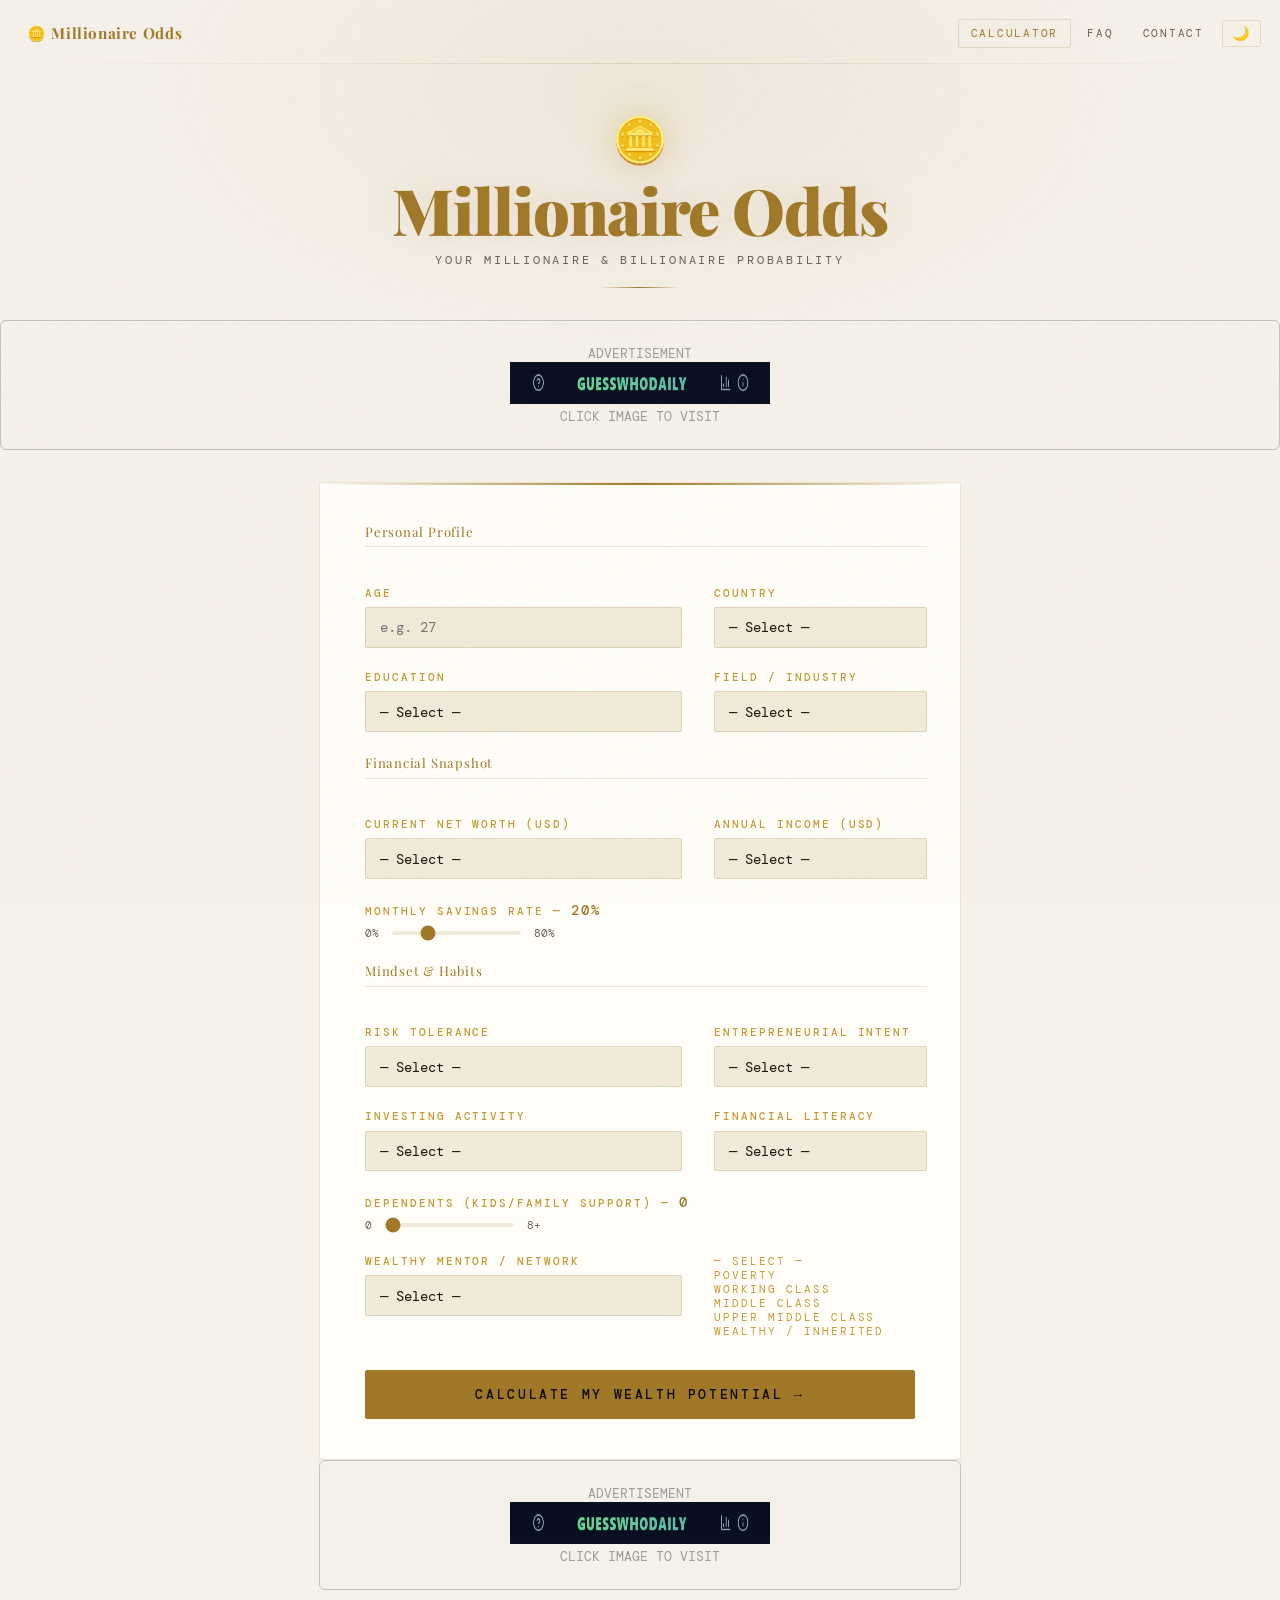
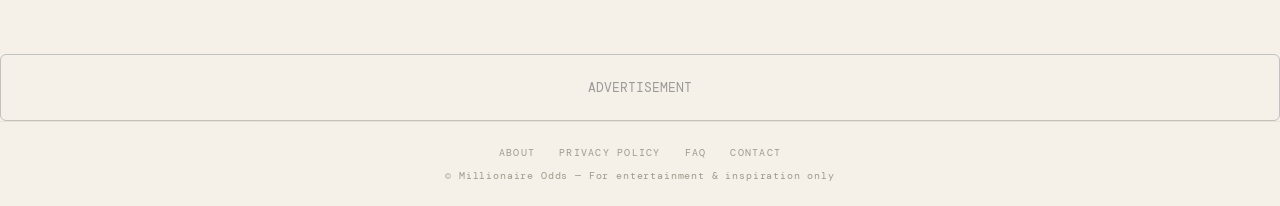
==== commit 0784297a: "Add display ads placeholder and image" ====
--- a/index.html
+++ b/index.html
@@ -391,6 +391,30 @@
         line-height: 1.6;
       }
 
+      .wide-ad-wrap {
+        display: flex;
+        justify-content: center;
+        align-items: center;
+        width: 100%;
+        font-size: small;
+        border: solid 1px rgb(194, 193, 193);
+        padding: 1.5rem;
+        border-radius: 6px;
+        
+      }
+
+      .ad-content-div {
+        width: 320px;
+        height: auto;
+        display: flex;
+        flex-direction: column;
+        align-items: center;
+        justify-content: center;
+        border-radius: 6x;
+        color: rgb(155, 154, 154);
+        
+      }
+
       @media (max-width: 540px) {
         .form-card {
           padding: 1.8rem 1.4rem;
@@ -447,6 +471,19 @@
       <div class="gold-line"></div>
     </header>
 
+                  <div
+      class="wide-ad-wrap"
+    >
+      <div
+        class="ad-content-div"
+      >
+      
+        <span>ADVERTISEMENT</span>
+        <a href="https:guesswhodaily.online" target="_blank"><img src="/public/images/gwd.png" alt="guesswhodaily" width="260px" height="42px"/></a>
+        <span>CLICK IMAGE TO VISIT</span>
+      </div>
+    </div>
+
     <div class="container">
       <div class="form-card">
         <div class="form-grid">
@@ -660,6 +697,19 @@
         </button>
       </div>
 
+              <div
+      class="wide-ad-wrap"
+    >
+      <div
+        class="ad-content-div"
+      >
+      
+        <span>ADVERTISEMENT</span>
+        <a href="https:guesswhodaily.online" target="_blank"><img src="/public/images/gwd.png" alt="guesswhodaily" width="260px" height="42px"/></a>
+        <span>CLICK IMAGE TO VISIT</span>
+      </div>
+    </div>
+
       <!-- Results -->
       <div id="results">
         <div class="result-card">
@@ -715,6 +765,16 @@
             action.
           </div>
         </div>
+      </div>
+    </div>
+
+            <div
+      class="wide-ad-wrap"
+    >
+      <div
+        class="ad-content-div"
+      >
+        <span>ADVERTISEMENT</span>
       </div>
     </div>
 
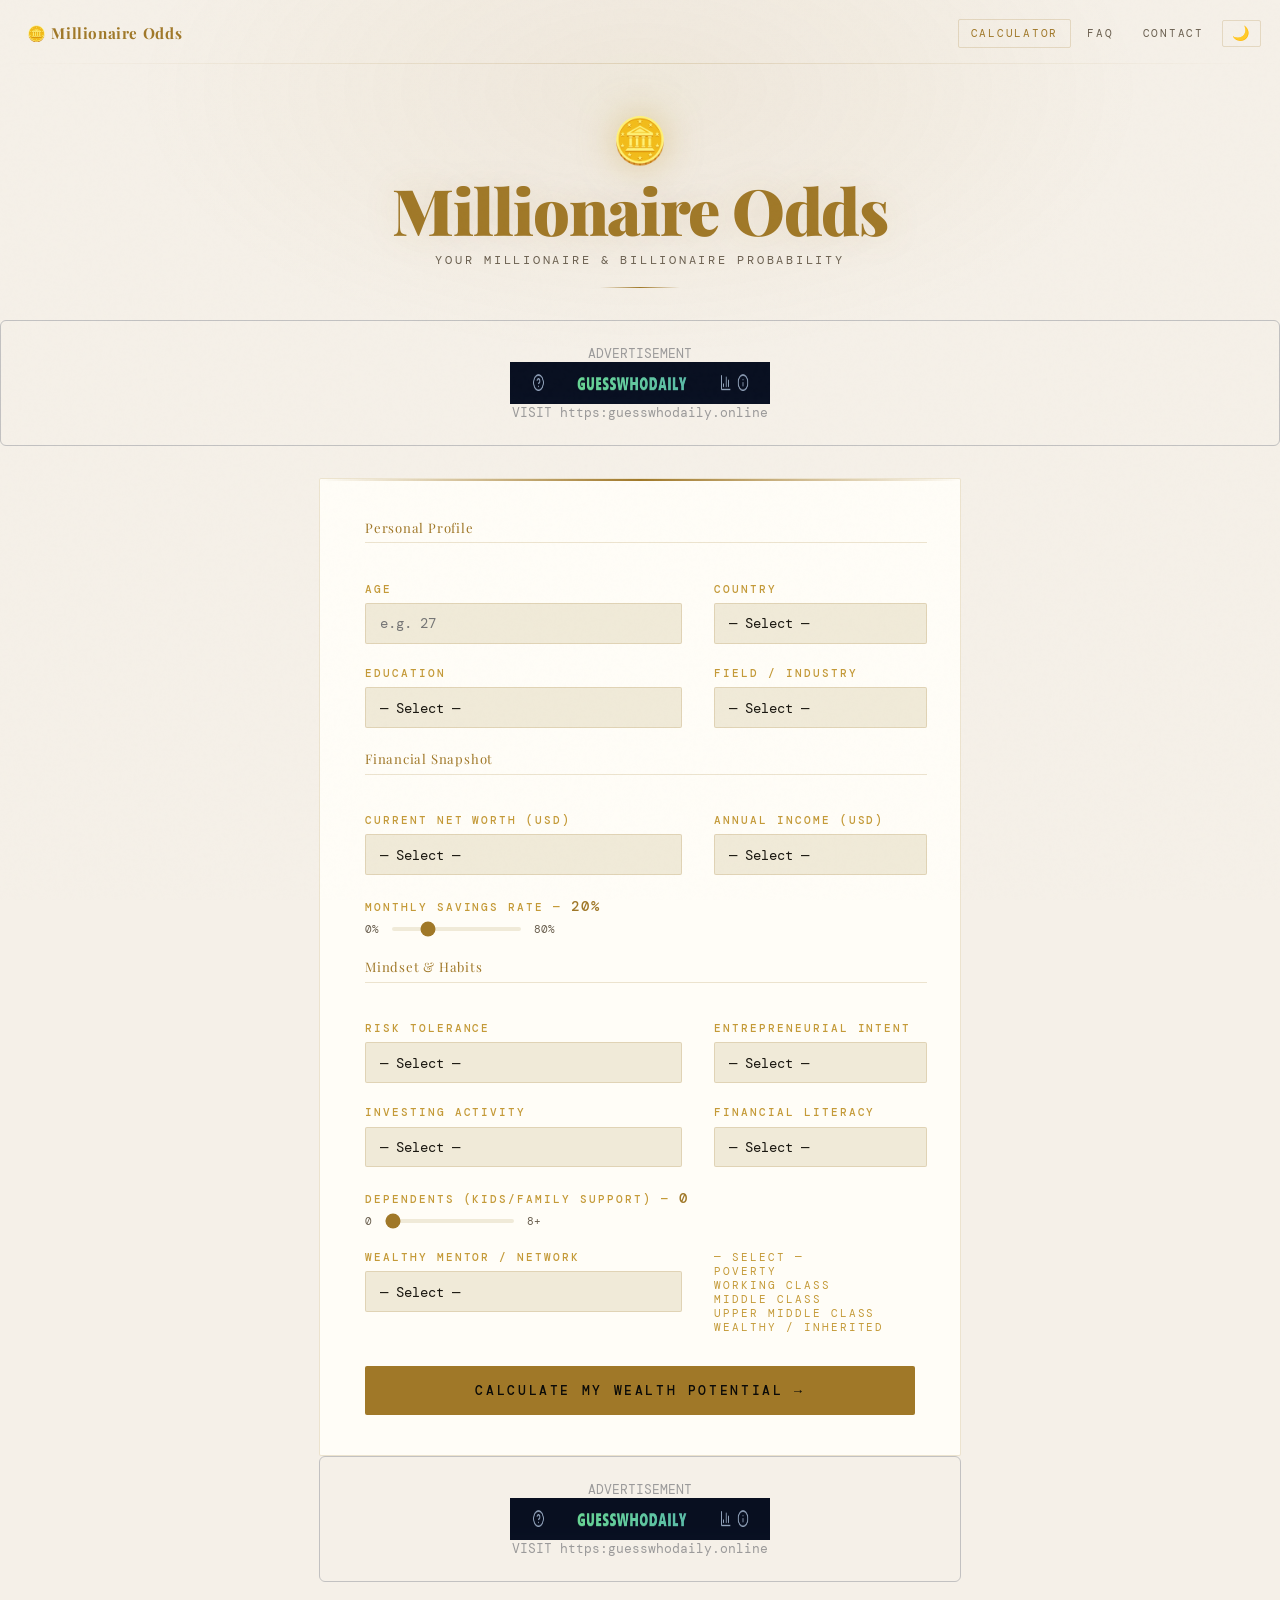
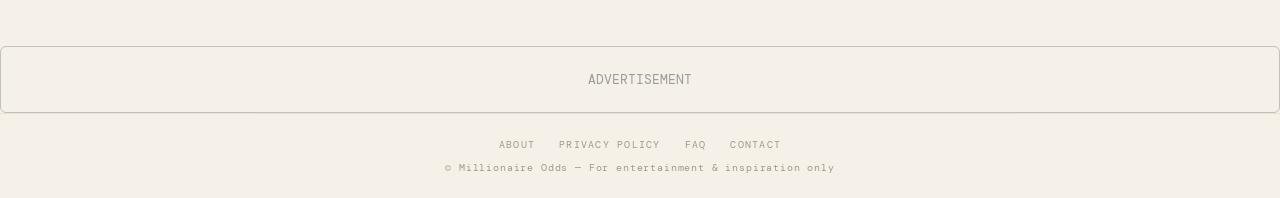
==== commit 044f195a: "Insert ads div css per html" ====
--- a/index.html
+++ b/index.html
@@ -479,8 +479,8 @@
       >
       
         <span>ADVERTISEMENT</span>
-        <a href="https:guesswhodaily.online" target="_blank"><img src="/public/images/gwd.png" alt="guesswhodaily" width="260px" height="42px"/></a>
-        <span>CLICK IMAGE TO VISIT</span>
+        <img src="/public/images/gwd.png" alt="guesswhodaily" width="260px" height="42px"/>
+        <span>VISIT https:guesswhodaily.online</span>
       </div>
     </div>
 
@@ -705,8 +705,8 @@
       >
       
         <span>ADVERTISEMENT</span>
-        <a href="https:guesswhodaily.online" target="_blank"><img src="/public/images/gwd.png" alt="guesswhodaily" width="260px" height="42px"/></a>
-        <span>CLICK IMAGE TO VISIT</span>
+        <img src="/public/images/gwd.png" alt="guesswhodaily" width="260px" height="42px"/>
+        <span>VISIT https:guesswhodaily.online</span>
       </div>
     </div>
 
--- a/public/css/shared.css
+++ b/public/css/shared.css
@@ -108,6 +108,29 @@
     background 0.25s ease,
     color 0.25s ease,
     border-color 0.25s ease;
+}
+
+/* --- Ads div -- */
+.wide-ad-wrap {
+  display: flex;
+  justify-content: center;
+  align-items: center;
+  width: 100%;
+  font-size: small;
+  border: solid 1px rgb(194, 193, 193);
+  padding: 1.5rem;
+  border-radius: 6px;
+}
+
+.ad-content-div {
+  width: 320px;
+  height: auto;
+  display: flex;
+  flex-direction: column;
+  align-items: center;
+  justify-content: center;
+  border-radius: 6x;
+  color: rgb(155, 154, 154);
 }
 
 /* ── NAV ── */
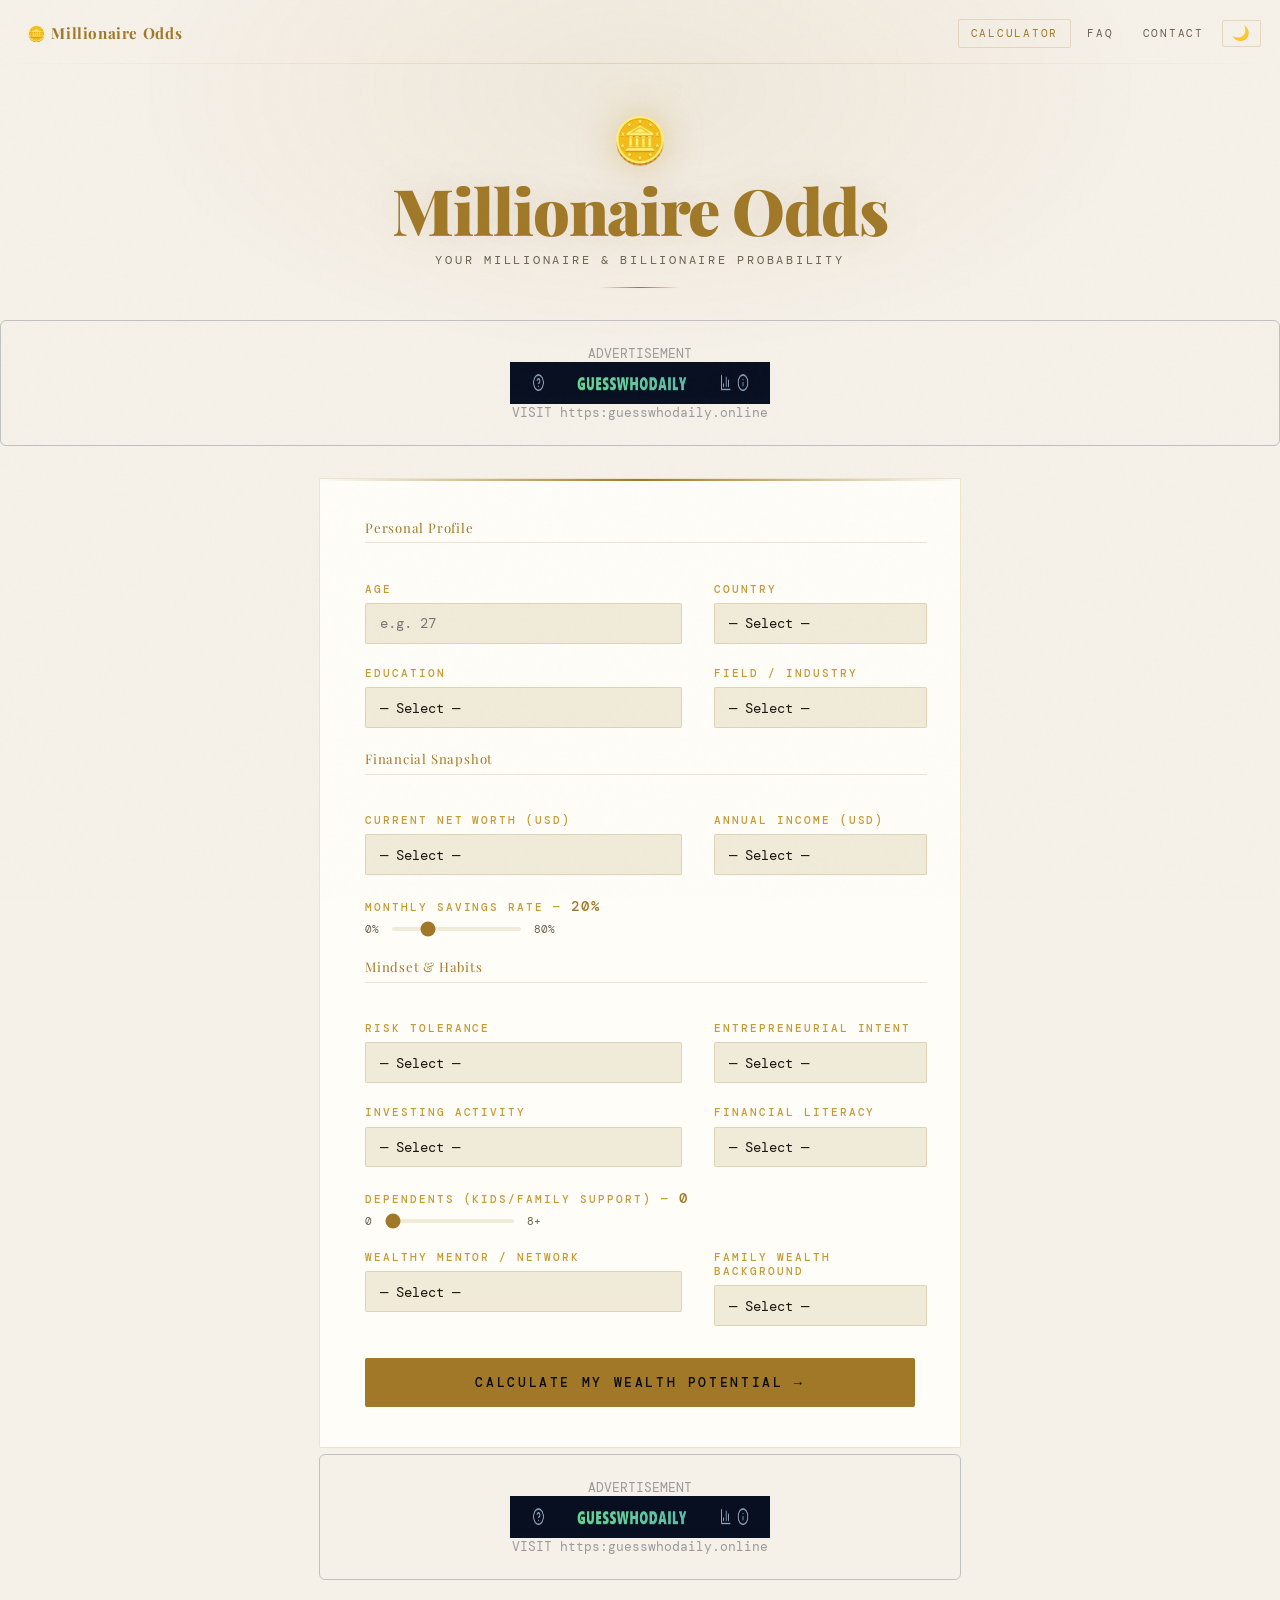
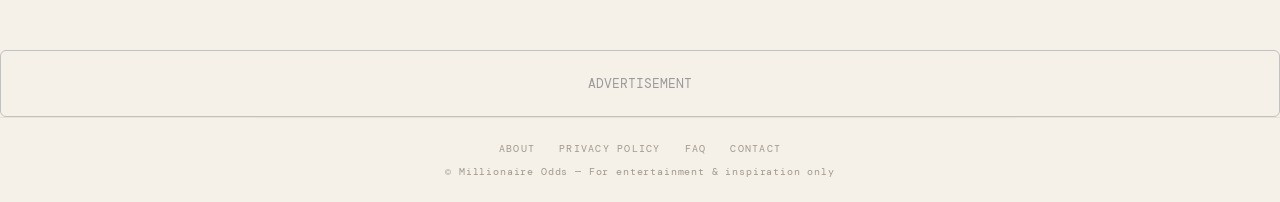
==== commit 00025a8c: "Fix missing end-quotes bug in final question div" ====
--- a/index.html
+++ b/index.html
@@ -400,7 +400,6 @@
         border: solid 1px rgb(194, 193, 193);
         padding: 1.5rem;
         border-radius: 6px;
-        
       }
 
       .ad-content-div {
@@ -412,7 +411,6 @@
         justify-content: center;
         border-radius: 6x;
         color: rgb(155, 154, 154);
-        
       }
 
       @media (max-width: 540px) {
@@ -471,15 +469,15 @@
       <div class="gold-line"></div>
     </header>
 
-                  <div
-      class="wide-ad-wrap"
-    >
-      <div
-        class="ad-content-div"
-      >
-      
+    <div class="wide-ad-wrap">
+      <div class="ad-content-div">
         <span>ADVERTISEMENT</span>
-        <img src="/public/images/gwd.png" alt="guesswhodaily" width="260px" height="42px"/>
+        <img
+          src="/public/images/gwd.png"
+          alt="guesswhodaily"
+          width="260px"
+          height="42px"
+        />
         <span>VISIT https:guesswhodaily.online</span>
       </div>
     </div>
@@ -681,7 +679,7 @@
           </div>
 
           <div class="field">
-            <label for="family>Family Wealth Background</label>
+            <label for="family">Family Wealth Background</label>
             <select id="family">
               <option value="">— Select —</option>
               <option value="1">Poverty</option>
@@ -697,18 +695,18 @@
         </button>
       </div>
 
-              <div
-      class="wide-ad-wrap"
-    >
-      <div
-        class="ad-content-div"
-      >
-      
-        <span>ADVERTISEMENT</span>
-        <img src="/public/images/gwd.png" alt="guesswhodaily" width="260px" height="42px"/>
-        <span>VISIT https:guesswhodaily.online</span>
+      <div style="margin: 6px auto" class="wide-ad-wrap">
+        <div class="ad-content-div">
+          <span>ADVERTISEMENT</span>
+          <img
+            src="/public/images/gwd.png"
+            alt="guesswhodaily"
+            width="260px"
+            height="42px"
+          />
+          <span>VISIT https:guesswhodaily.online</span>
+        </div>
       </div>
-    </div>
 
       <!-- Results -->
       <div id="results">
@@ -768,12 +766,8 @@
       </div>
     </div>
 
-            <div
-      class="wide-ad-wrap"
-    >
-      <div
-        class="ad-content-div"
-      >
+    <div class="wide-ad-wrap">
+      <div class="ad-content-div">
         <span>ADVERTISEMENT</span>
       </div>
     </div>
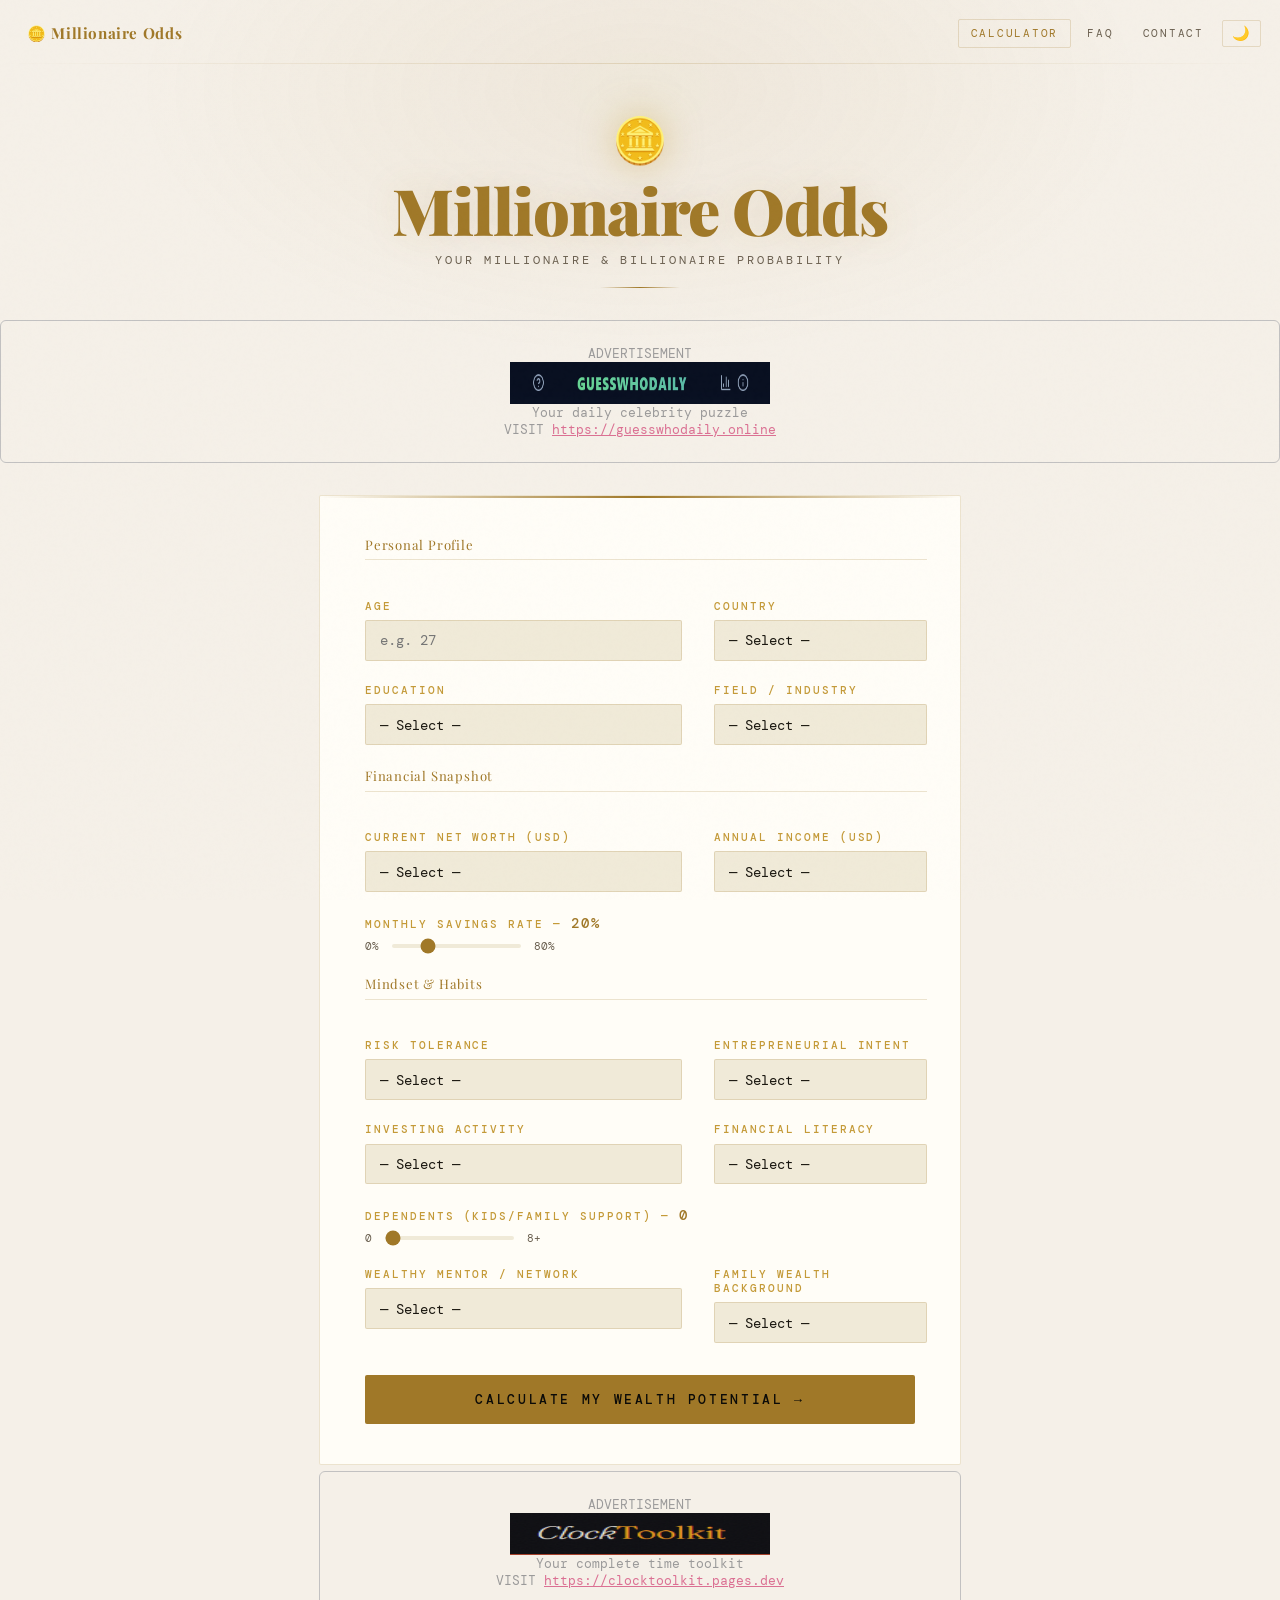
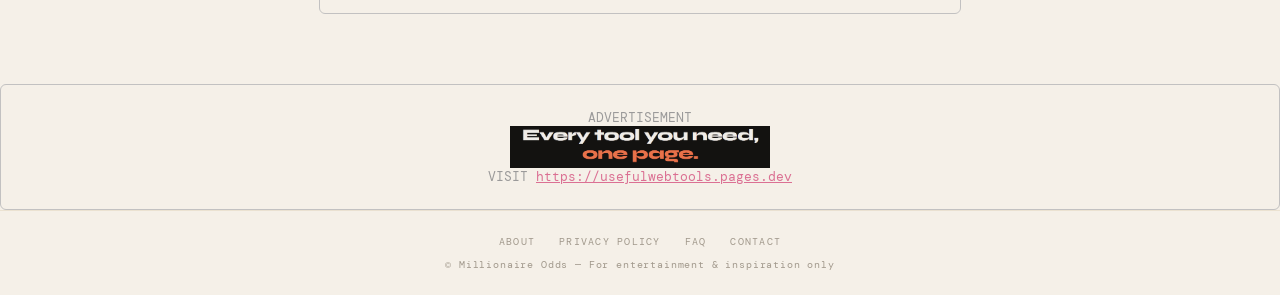
==== commit c9b96e33: "Add more ads placeholders" ====
--- a/index.html
+++ b/index.html
@@ -478,7 +478,16 @@
           width="260px"
           height="42px"
         />
-        <span>VISIT https:guesswhodaily.online</span>
+        <span>Your daily celebrity puzzle</span>
+        <span
+          >VISIT
+          <a
+            href="https://guesswhodaily.online/"
+            target="_blank"
+            style="color: palevioletred"
+            >https://guesswhodaily.online</a
+          ></span
+        >
       </div>
     </div>
 
@@ -699,12 +708,21 @@
         <div class="ad-content-div">
           <span>ADVERTISEMENT</span>
           <img
-            src="/public/images/gwd.png"
-            alt="guesswhodaily"
+            src="/public/images/clocktoolkit-label-shot.png"
+            alt="clocktoolkit"
             width="260px"
             height="42px"
           />
-          <span>VISIT https:guesswhodaily.online</span>
+          <span>Your complete time toolkit</span>
+          <span
+            >VISIT
+            <a
+              href="https://clocktoolkit.pages.dev/"
+              target="_blank"
+              style="color: palevioletred"
+              >https://clocktoolkit.pages.dev</a
+            ></span
+          >
         </div>
       </div>
 
@@ -768,7 +786,23 @@
 
     <div class="wide-ad-wrap">
       <div class="ad-content-div">
+        <!-- <span>ADVERTISEMENT</span> -->
         <span>ADVERTISEMENT</span>
+        <img
+          src="/public/images/usefultools-shot.png"
+          alt="usefultools"
+          width="260px"
+          height="42px"
+        />
+        <span
+          >VISIT
+          <a
+            href="https://usefulwebtools.pages.dev/"
+            target="_blank"
+            style="color: palevioletred"
+            >https://usefulwebtools.pages.dev</a
+          ></span
+        >
       </div>
     </div>
 
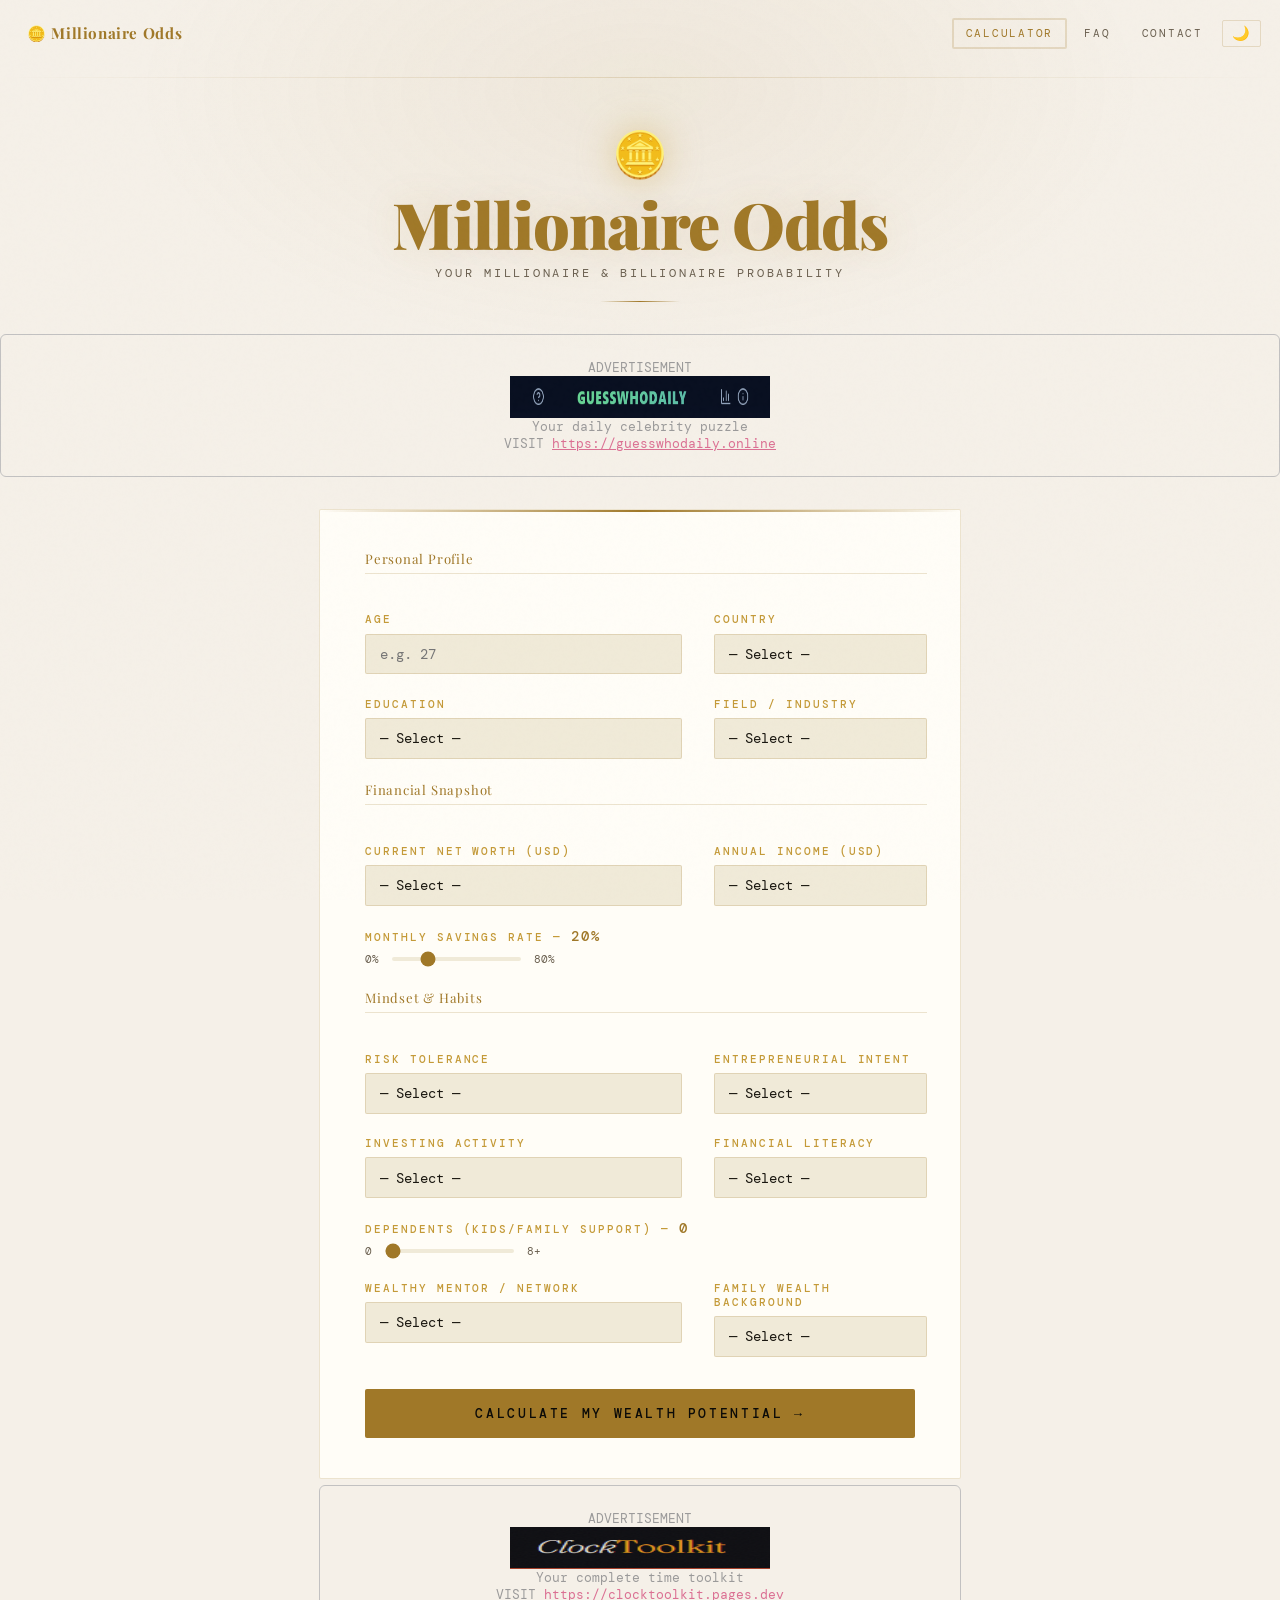
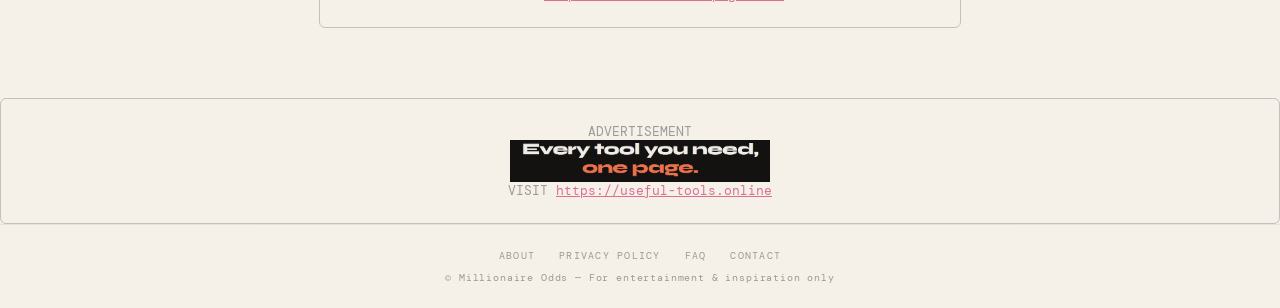
==== commit 8bee3150: "Adjust css to make nav fixed;add sitemap xml" ====
--- a/index.html
+++ b/index.html
@@ -413,7 +413,37 @@
         color: rgb(155, 154, 154);
       }
 
+      nav {
+        position: fixed;
+        top: 0;
+        left: 0;
+        width: 100%;
+        z-index: 10;
+        display: flex;
+        justify-content: center;
+        align-items: center;
+        gap: 0.3rem;
+        padding: 1.1rem 1.2rem 0;
+        flex-wrap: wrap;
+      }
+      .nav-divider {
+        width: 100%;
+        height: 1px;
+        background: linear-gradient(
+          90deg,
+          transparent,
+          var(--border),
+          transparent
+        );
+        margin-top: 6%;
+        position: relative;
+        z-index: 10;
+      }
+
       @media (max-width: 540px) {
+        .nav-divider {
+          margin-top: 40%;
+        }
         .form-card {
           padding: 1.8rem 1.4rem;
         }
@@ -797,10 +827,10 @@
         <span
           >VISIT
           <a
-            href="https://usefulwebtools.pages.dev/"
+            href="https://useful-tools.online/"
             target="_blank"
             style="color: palevioletred"
-            >https://usefulwebtools.pages.dev</a
+            >https://useful-tools.online</a
           ></span
         >
       </div>
--- a/public/css/shared.css
+++ b/public/css/shared.css
@@ -134,7 +134,7 @@
 }
 
 /* ── NAV ── */
-nav {
+/* nav {
   position: relative;
   z-index: 10;
   display: flex;
@@ -143,7 +143,8 @@
   gap: 0.3rem;
   padding: 1.1rem 1.2rem 0;
   flex-wrap: wrap;
-}
+} */
+
 /* nav {
   position: fixed;
   top: 0;
@@ -184,7 +185,7 @@
   letter-spacing: 0.16em;
   text-transform: uppercase;
   padding: 0.4rem 0.75rem;
-  border: 1px solid transparent;
+  border: 2px solid transparent;
   border-radius: 2px;
   transition:
     color 0.2s,
@@ -197,14 +198,14 @@
   border-color: var(--border);
 }
 
-.nav-divider {
+/* .nav-divider {
   width: 100%;
   height: 1px;
   background: linear-gradient(90deg, transparent, var(--border), transparent);
   margin-top: 0.9rem;
   position: relative;
   z-index: 10;
-}
+} */
 
 /* Theme toggle */
 .theme-toggle {
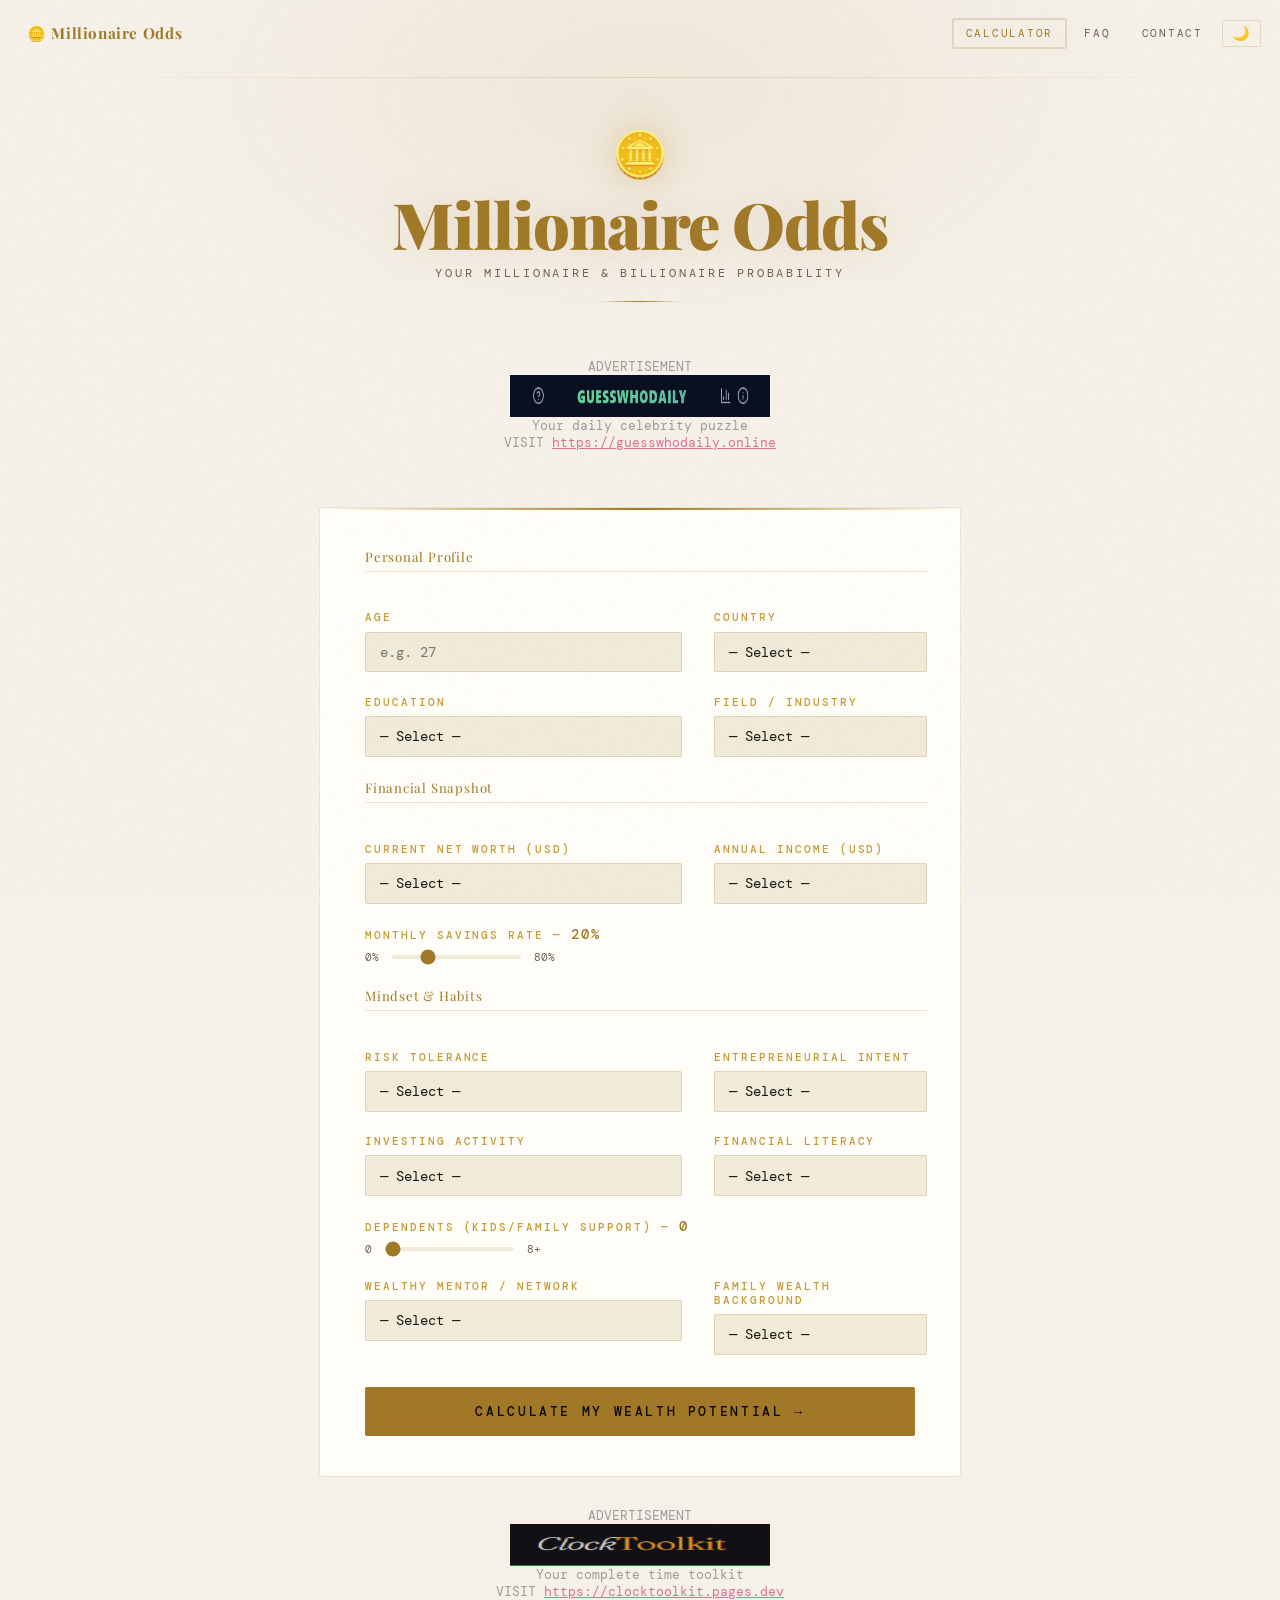
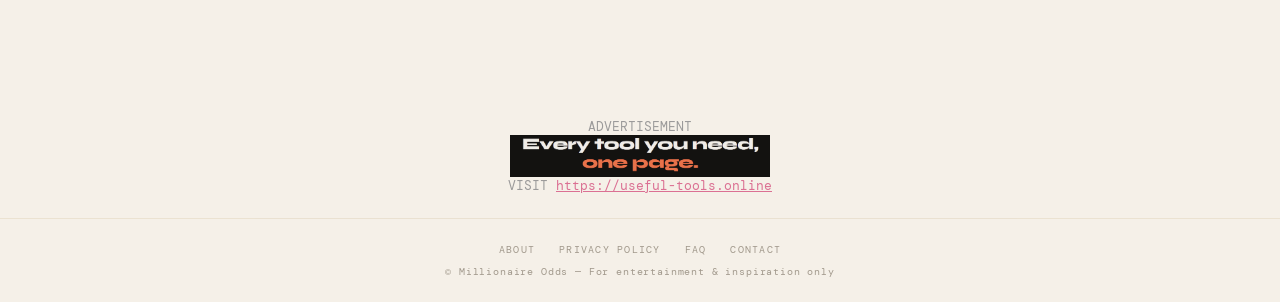
==== commit 72147182: "Mute duplicate wide-ad-div styles in index.html;Comment out border styles in shared.css" ====
--- a/index.html
+++ b/index.html
@@ -4,6 +4,7 @@
     <meta charset="UTF-8" />
     <link rel="icon" type="image/svg+xml" href="/public/images/gold.svg" />
     <meta name="viewport" content="width=device-width, initial-scale=1.0" />
+
     <meta
       name="description"
       content="Find out your probability of becoming a millionaire or billionaire. Enter your age, income, savings rate, and lifestyle factors to get your personalised wealth forecast."
@@ -391,7 +392,7 @@
         line-height: 1.6;
       }
 
-      .wide-ad-wrap {
+      /* .wide-ad-wrap {
         display: flex;
         justify-content: center;
         align-items: center;
@@ -411,7 +412,7 @@
         justify-content: center;
         border-radius: 6x;
         color: rgb(155, 154, 154);
-      }
+      } */
 
       nav {
         position: fixed;
--- a/public/css/shared.css
+++ b/public/css/shared.css
@@ -117,7 +117,7 @@
   align-items: center;
   width: 100%;
   font-size: small;
-  border: solid 1px rgb(194, 193, 193);
+  /* border: solid 1px rgb(194, 193, 193); */
   padding: 1.5rem;
   border-radius: 6px;
 }
